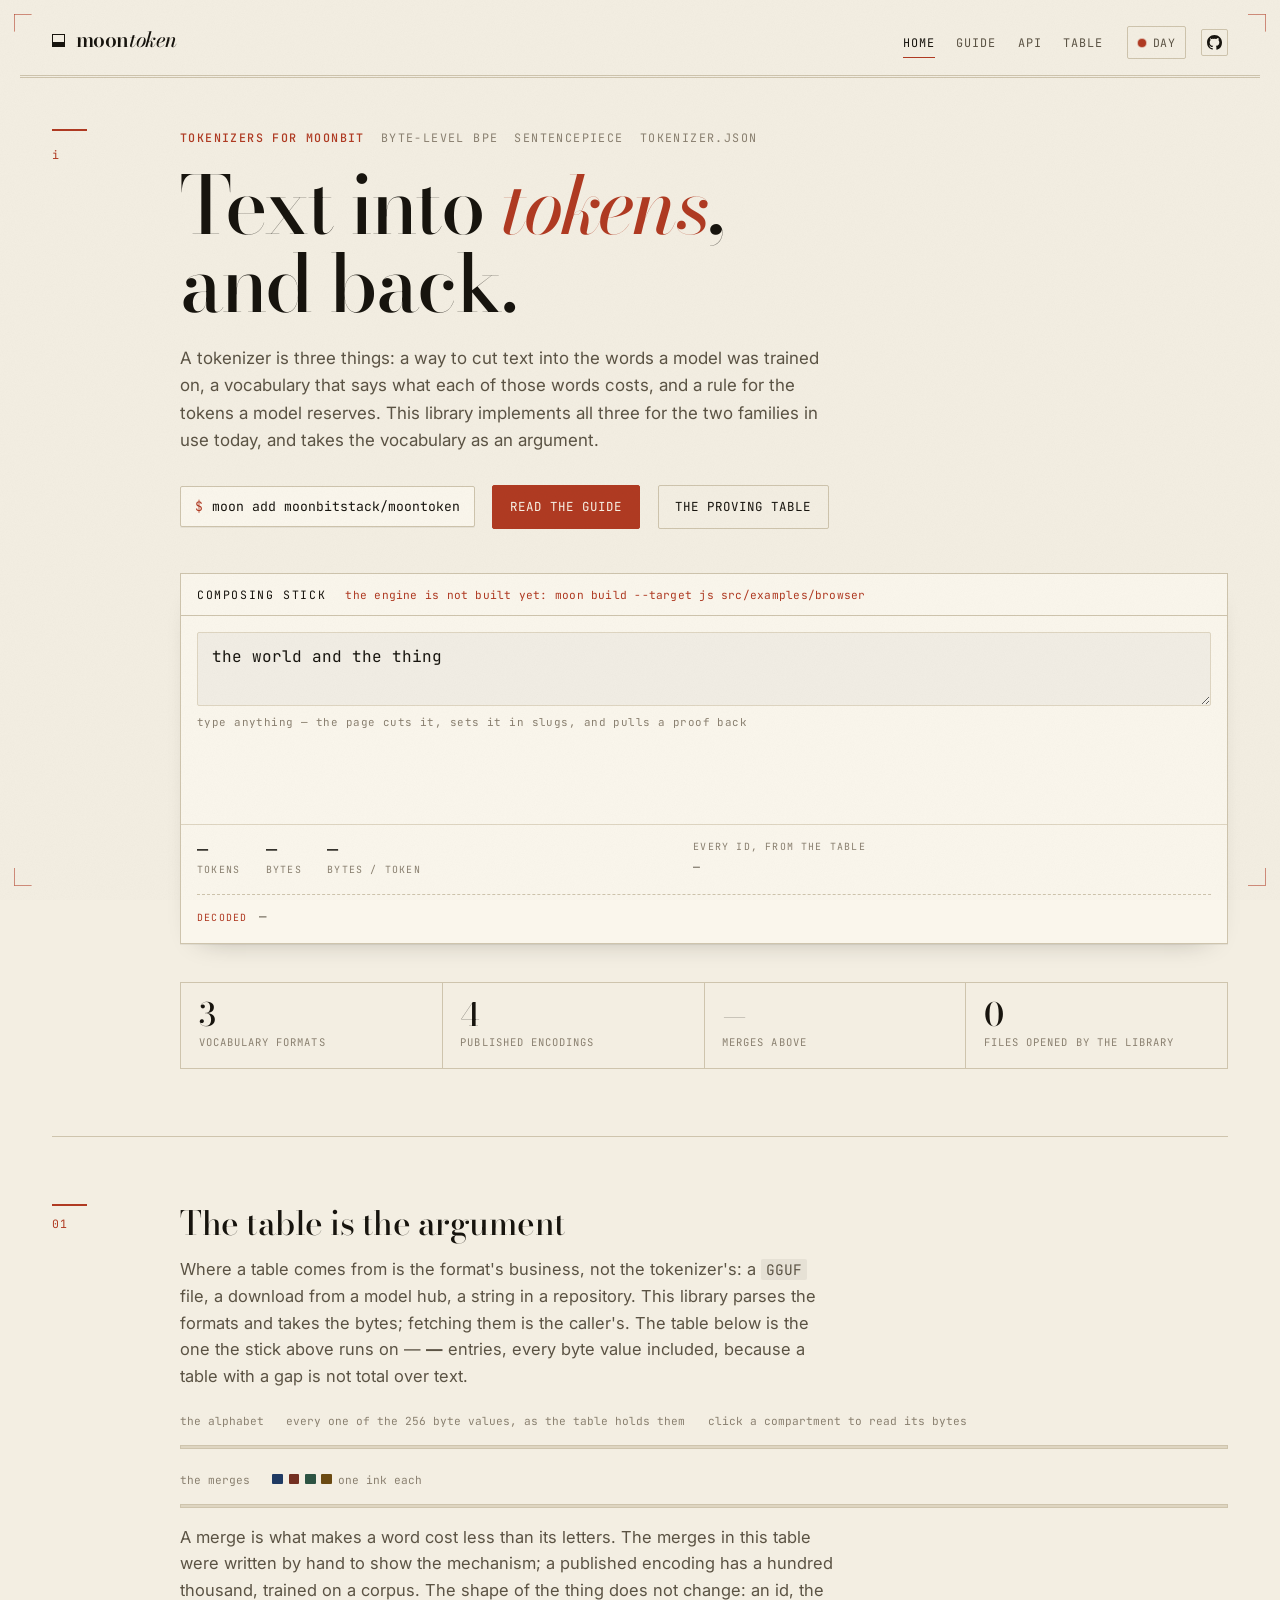
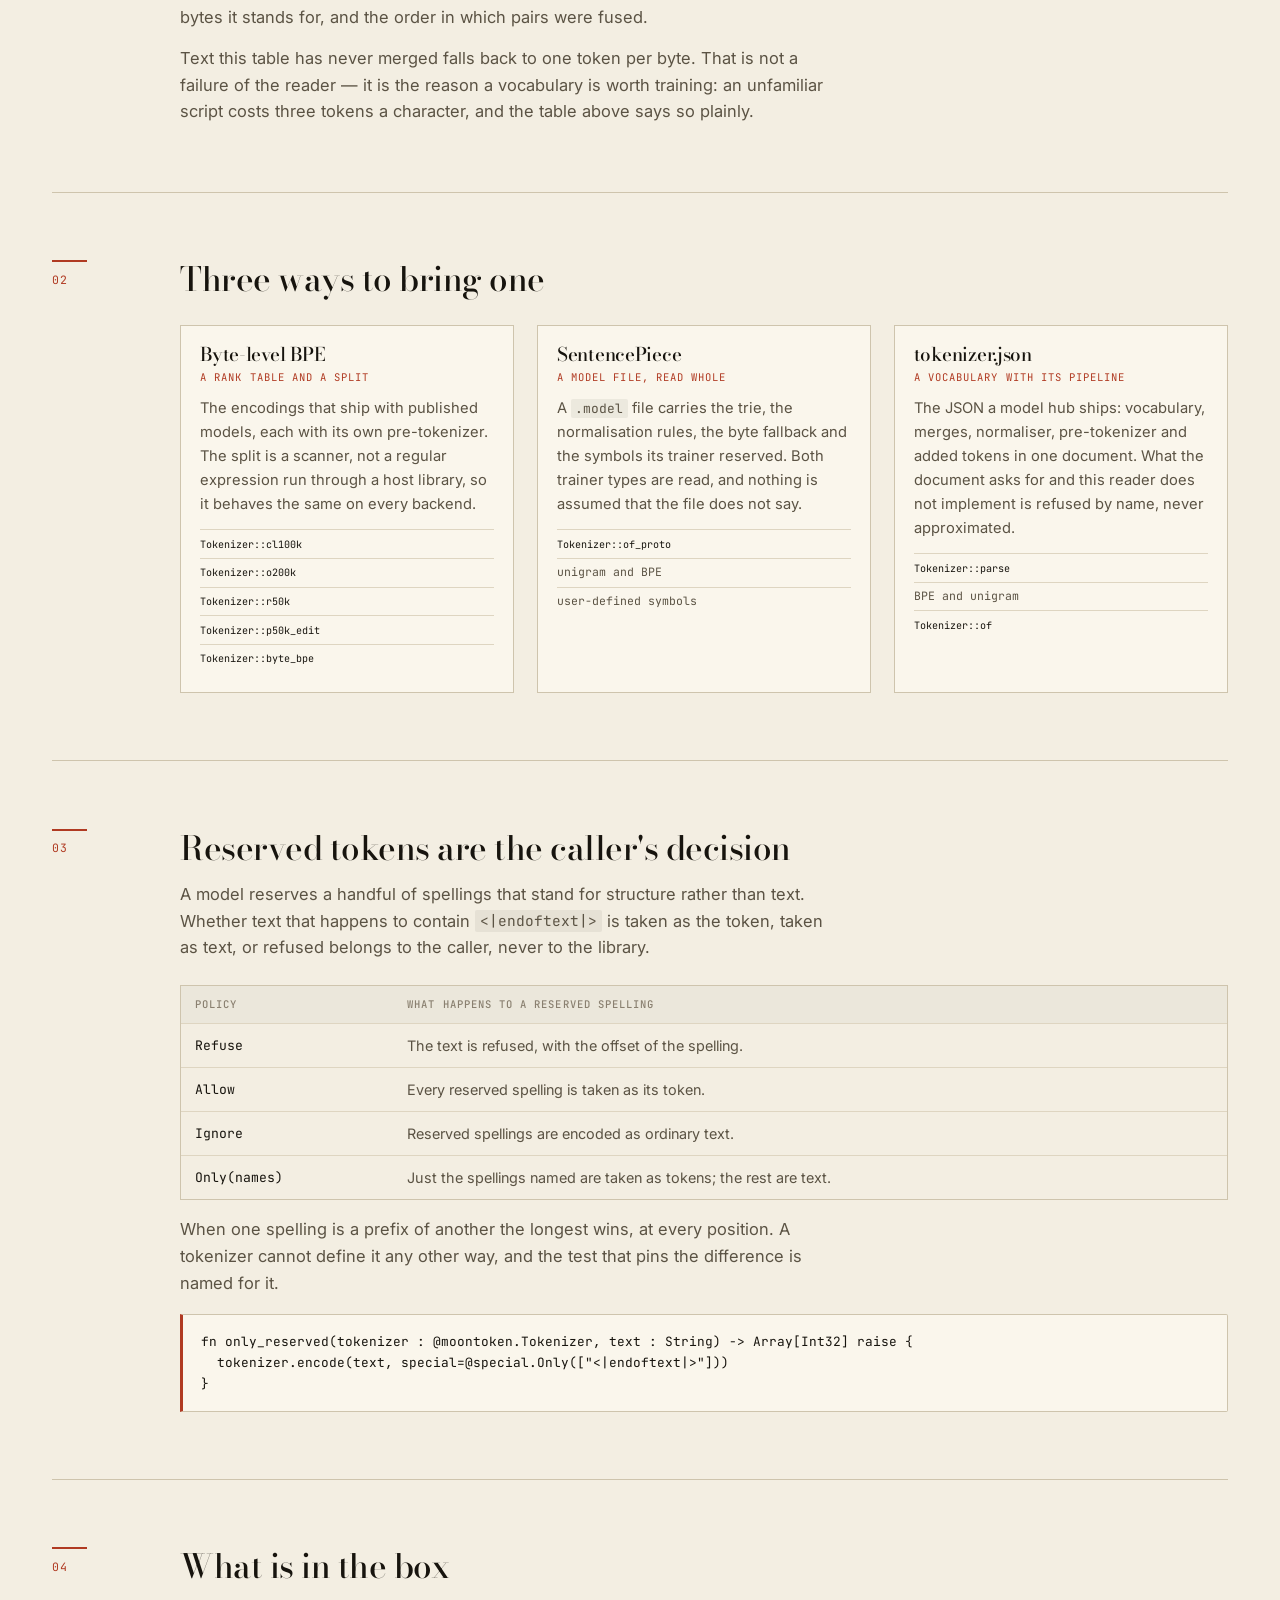
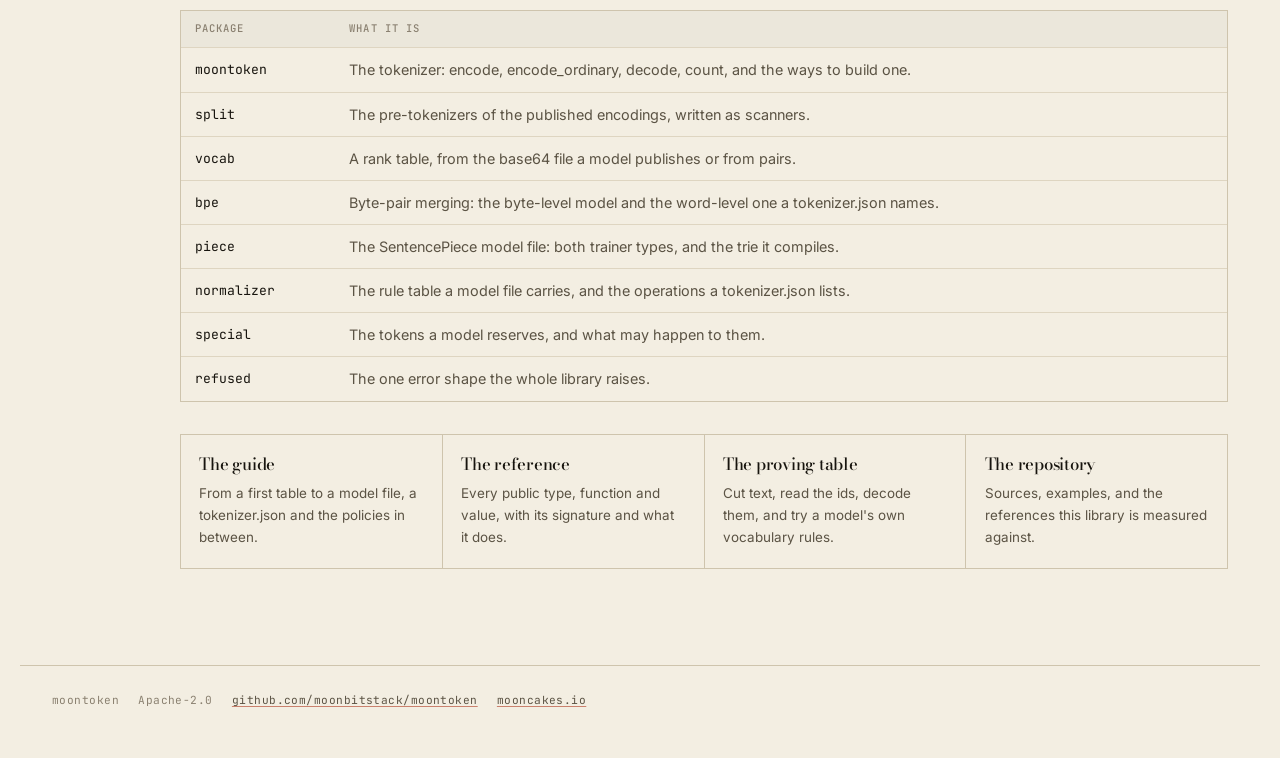
==== docs/index.html @ c99e2c3b "feat(moontoken): a site with a composing room and a night press. Four pages: the home page with a be" ====
<!doctype html>
<html lang="en">
<head>
<meta charset="utf-8">
<meta name="viewport" content="width=device-width, initial-scale=1">
<title>moontoken — text into tokens, and back</title>
<meta name="description" content="Tokenizers for MoonBit: byte-level BPE and SentencePiece, over a vocabulary you supply.">
<link rel="preconnect" href="https://fonts.googleapis.com">
<link rel="preconnect" href="https://fonts.gstatic.com" crossorigin>
<link href="https://fonts.googleapis.com/css2?family=Bodoni+Moda:ital,opsz,wght@0,6..96,400;0,6..96,500;0,6..96,600;1,6..96,400;1,6..96,500&family=Inter:wght@400;500;600&family=JetBrains+Mono:wght@400;500&family=Oswald:wght@300;500&display=swap" rel="stylesheet">
<link rel="icon" href="assets/favicon.svg" type="image/svg+xml">
<link rel="stylesheet" href="assets/site.css">
<script>
try{var n=performance.getEntriesByType("navigation")[0];if(n&&n.type==="reload")sessionStorage.removeItem("moontoken.press")}catch(e){}
try{var p=sessionStorage.getItem("moontoken.press")}catch(e){p=null}
var q=new URLSearchParams(location.search).get("press");
if(q==="day"||q==="night")p=q;
if(!p)p=matchMedia("(prefers-color-scheme: dark)").matches?"night":"day";
document.documentElement.dataset.theme=p;
</script>
<script type="module" src="assets/scroll.js"></script>
</head>
<body>

<header class="top">
  <a class="mark" href="index.html">moon<em>token</em></a>
  <nav>
    <a href="index.html" aria-current="page">Home</a>
    <a href="guide.html">Guide</a>
    <a href="api.html">API</a>
    <a href="play.html">Table</a>
  </nav>
  <div class="tools">
    <button id="theme" type="button" aria-pressed="false">
      <span class="lamp" aria-hidden="true"></span><span class="name">Day</span>
    </button>
    <a class="icon-link" href="https://github.com/moonbitstack/moontoken" aria-label="moontoken on GitHub">
      <svg viewBox="0 0 16 16" aria-hidden="true"><path fill="currentColor" d="M8 0C3.58 0 0 3.58 0 8a8 8 0 0 0 5.47 7.59c.4.07.55-.17.55-.38v-1.33c-2.23.48-2.7-1.07-2.7-1.07-.36-.92-.89-1.17-.89-1.17-.73-.5.06-.49.06-.49.8.06 1.23.83 1.23.83.72 1.22 1.88.87 2.34.66.07-.52.28-.87.5-1.07-1.78-.2-3.65-.89-3.65-3.95 0-.87.31-1.59.82-2.15-.08-.2-.36-1.02.08-2.12 0 0 .67-.21 2.2.82a7.6 7.6 0 0 1 4 0c1.53-1.04 2.2-.82 2.2-.82.44 1.1.16 1.92.08 2.12.51.56.82 1.27.82 2.15 0 3.07-1.87 3.75-3.65 3.95.29.25.54.73.54 1.48v2.2c0 .21.15.46.55.38A8 8 0 0 0 16 8c0-4.42-3.58-8-8-8Z"/></svg>
    </a>
  </div>
</header>

<main>
  <section class="hero">
    <div class="num">i</div>
    <div class="body">
      <div class="kicker">
        <b>Tokenizers for MoonBit</b>
        <span>byte-level BPE</span>
        <span>sentencepiece</span>
        <span>tokenizer.json</span>
      </div>
      <h1>Text into <em>tokens</em>,<br>and back.</h1>
      <p class="lede">A tokenizer is three things: a way to cut text into the words a model was trained on, a vocabulary that says what each of those words costs, and a rule for the tokens a model reserves. This library implements all three for the two families in use today, and takes the vocabulary as an argument.</p>
      <div class="run">
        <div class="install"><span>$</span>moon add moonbitstack/moontoken</div>
        <a class="button" href="guide.html">Read the guide</a>
        <a class="button quiet" href="play.html">The proving table</a>
      </div>

      <div class="bench">
        <div class="bench-head">
          <span class="label">Composing stick</span>
          <span class="note" data-engine-note>loading the engine…</span>
        </div>
        <label class="bench-in">
          <textarea id="manuscript" rows="2" spellcheck="false" aria-label="Text to encode">the world and the thing</textarea>
          <span class="hint">type anything — the page cuts it, sets it in slugs, and pulls a proof back</span>
        </label>
        <div class="stick" id="stick" aria-live="polite"></div>
        <div class="bench-foot">
          <dl class="readout">
            <div><dt>tokens</dt><dd id="count">—</dd></div>
            <div><dt>bytes</dt><dd id="bytes">—</dd></div>
            <div><dt>bytes / token</dt><dd id="ratio">—</dd></div>
          </dl>
          <div class="peel" id="peel">
            <span class="who">every id, from the table</span>
            <span class="what">—</span>
          </div>
          <div class="proof">
            <span class="tag">decoded</span>
            <span id="decoded">—</span>
          </div>
        </div>
      </div>

      <div class="figures">
        <div><span>vocabulary formats</span><b>3</b></div>
        <div><span>published encodings</span><b>4</b></div>
        <div><span>merges above</span><b id="merges">—</b></div>
        <div><span>files opened by the library</span><b>0</b></div>
      </div>
    </div>
  </section>

  <section class="section">
    <div class="num">01</div>
    <div class="body">
      <h2>The table is the argument</h2>
      <p>Where a table comes from is the format's business, not the tokenizer's: a <code>GGUF</code> file, a download from a model hub, a string in a repository. This library parses the formats and takes the bytes; fetching them is the caller's. The table below is the one the stick above runs on — <b id="case-count">—</b> entries, every byte value included, because a table with a gap is not total over text.</p>
      <div class="case-bar">
        <span>the alphabet</span>
        <span>every one of the 256 byte values, as the table holds them</span>
        <span>click a compartment to read its bytes</span>
      </div>
      <div class="type-case bytes" id="case" aria-label="The 256 byte entries of the specimen table"></div>
      <div class="case-bar">
        <span>the merges</span>
        <span class="legend">
          <span><i class="k-m0"></i><i class="k-m1"></i><i class="k-m2"></i><i class="k-m3"></i>one ink each</span>
        </span>
        <span id="merge-count"></span>
      </div>
      <div class="type-case merges" id="merges" aria-label="The merged entries of the specimen table"></div>
      <p>A merge is what makes a word cost less than its letters. The merges in this table were written by hand to show the mechanism; a published encoding has a hundred thousand, trained on a corpus. The shape of the thing does not change: an id, the bytes it stands for, and the order in which pairs were fused.</p>
      <p>Text this table has never merged falls back to one token per byte. That is not a failure of the reader — it is the reason a vocabulary is worth training: an unfamiliar script costs three tokens a character, and the table above says so plainly.</p>
    </div>
  </section>

  <section class="section">
    <div class="num">02</div>
    <div class="body">
      <h2>Three ways to bring one</h2>
      <div class="families">
        <div class="family">
          <h3>Byte-level BPE</h3>
          <div class="tagline">a rank table and a split</div>
          <p>The encodings that ship with published models, each with its own pre-tokenizer. The split is a scanner, not a regular expression run through a host library, so it behaves the same on every backend.</p>
          <ul>
            <li><code>Tokenizer::cl100k</code></li>
            <li><code>Tokenizer::o200k</code></li>
            <li><code>Tokenizer::r50k</code></li>
            <li><code>Tokenizer::p50k_edit</code></li>
            <li><code>Tokenizer::byte_bpe</code></li>
          </ul>
        </div>
        <div class="family">
          <h3>SentencePiece</h3>
          <div class="tagline">a model file, read whole</div>
          <p>A <code>.model</code> file carries the trie, the normalisation rules, the byte fallback and the symbols its trainer reserved. Both trainer types are read, and nothing is assumed that the file does not say.</p>
          <ul>
            <li><code>Tokenizer::of_proto</code></li>
            <li>unigram and BPE</li>
            <li>user-defined symbols</li>
          </ul>
        </div>
        <div class="family">
          <h3>tokenizer.json</h3>
          <div class="tagline">a vocabulary with its pipeline</div>
          <p>The JSON a model hub ships: vocabulary, merges, normaliser, pre-tokenizer and added tokens in one document. What the document asks for and this reader does not implement is refused by name, never approximated.</p>
          <ul>
            <li><code>Tokenizer::parse</code></li>
            <li>BPE and unigram</li>
            <li><code>Tokenizer::of</code></li>
          </ul>
        </div>
      </div>
    </div>
  </section>

  <section class="section">
    <div class="num">03</div>
    <div class="body">
      <h2>Reserved tokens are the caller's decision</h2>
      <p>A model reserves a handful of spellings that stand for structure rather than text. Whether text that happens to contain <code>&lt;|endoftext|&gt;</code> is taken as the token, taken as text, or refused belongs to the caller, never to the library.</p>
      <div class="table-wrap">
        <table>
          <thead><tr><th>Policy</th><th>What happens to a reserved spelling</th></tr></thead>
          <tbody>
            <tr><td>Refuse</td><td>The text is refused, with the offset of the spelling.</td></tr>
            <tr><td>Allow</td><td>Every reserved spelling is taken as its token.</td></tr>
            <tr><td>Ignore</td><td>Reserved spellings are encoded as ordinary text.</td></tr>
            <tr><td>Only(names)</td><td>Just the spellings named are taken as tokens; the rest are text.</td></tr>
          </tbody>
        </table>
      </div>
      <p style="margin-top:1rem">When one spelling is a prefix of another the longest wins, at every position. A tokenizer cannot define it any other way, and the test that pins the difference is named for it.</p>
      <pre class="code">fn only_reserved(tokenizer : @moontoken.Tokenizer, text : String) -&gt; Array[Int32] raise {
  tokenizer.encode(text, special=@special.Only(["&lt;|endoftext|&gt;"]))
}</pre>
    </div>
  </section>

  <section class="section">
    <div class="num">04</div>
    <div class="body">
      <h2>What is in the box</h2>
      <div class="table-wrap">
        <table>
          <thead><tr><th>Package</th><th>What it is</th></tr></thead>
          <tbody>
            <tr><td>moontoken</td><td>The tokenizer: encode, encode_ordinary, decode, count, and the ways to build one.</td></tr>
            <tr><td>split</td><td>The pre-tokenizers of the published encodings, written as scanners.</td></tr>
            <tr><td>vocab</td><td>A rank table, from the base64 file a model publishes or from pairs.</td></tr>
            <tr><td>bpe</td><td>Byte-pair merging: the byte-level model and the word-level one a tokenizer.json names.</td></tr>
            <tr><td>piece</td><td>The SentencePiece model file: both trainer types, and the trie it compiles.</td></tr>
            <tr><td>normalizer</td><td>The rule table a model file carries, and the operations a tokenizer.json lists.</td></tr>
            <tr><td>special</td><td>The tokens a model reserves, and what may happen to them.</td></tr>
            <tr><td>refused</td><td>The one error shape the whole library raises.</td></tr>
          </tbody>
        </table>
      </div>
      <div class="next">
        <a href="guide.html"><b>The guide</b><span>From a first table to a model file, a tokenizer.json and the policies in between.</span></a>
        <a href="api.html"><b>The reference</b><span>Every public type, function and value, with its signature and what it does.</span></a>
        <a href="play.html"><b>The proving table</b><span>Cut text, read the ids, decode them, and try a model's own vocabulary rules.</span></a>
        <a href="https://github.com/moonbitstack/moontoken"><b>The repository</b><span>Sources, examples, and the references this library is measured against.</span></a>
      </div>
    </div>
  </section>
</main>

<footer>
  <span>moontoken</span>
  <span>Apache-2.0</span>
  <a href="https://github.com/moonbitstack/moontoken">github.com/moonbitstack/moontoken</a>
  <a href="https://mooncakes.io/docs/moonbitstack/moontoken">mooncakes.io</a>
</footer>

<script type="module" src="assets/home.js"></script>
<script type="module" src="assets/theme.js"></script>
</body>
</html>
---- docs/assets/site.css ----
/* moontoken: two presses, one page.
   Day is the composing room — paper, ink, one red for the marks a proofreader
   makes. Night is the night press — a light table in a dark room, the same
   slugs seen from below. The page's structure is shared; the material is not. */

/* ---------- reset ---------- */

*,
*::before,
*::after {
  box-sizing: border-box;
}

html {
  -webkit-text-size-adjust: 100%;
  scroll-behavior: smooth;
  font-variant-ligatures: no-contextual;
}

body,
h1,
h2,
h3,
h4,
p,
figure,
blockquote,
dl,
dd,
pre {
  margin: 0;
}

ul,
ol {
  margin: 0;
  padding: 0;
  list-style: none;
}

/* ---------- the two presses ---------- */

:root {
  --serif: "Bodoni Moda", "Iowan Old Style", Georgia, serif;
  --sans: "Inter", system-ui, -apple-system, "Segoe UI", sans-serif;
  --mono: "JetBrains Mono", ui-monospace, SFMono-Regular, Menlo, monospace;

  --display: var(--serif);
  --display-weight: 500;
  --display-tracking: -0.015em;
  --display-transform: none;

  --bg: #f3eee2;
  --bg-2: #ece5d4;
  --panel: #faf6ec;
  --ink: #17140e;
  --ink-2: #5b5344;
  --ink-3: #8a8070;
  --rule: #cec4ad;
  --rule-soft: #ded5c1;
  --spot: #b03a22;
  --on-spot: #f8f3e7;
  --spot-wash: #f0dbd2;

  --k-raw: #2b2620;
  --k-ctrl: #9a9080;
  --k0: #1f3a63;
  --k1: #732f21;
  --k2: #2c5342;
  --k3: #6b4a12;
  --k4: #4a2f52;
  --k5: #164a4a;
  --k6: #5a2a35;
  --k7: #3f3a1c;

  --slug-ink: var(--k-raw);
  --slug-on: var(--panel);

  --shadow: 0 1px 0 rgb(23 20 14 / 6%), 0 12px 28px -22px rgb(23 20 14 / 45%);
  --grid-line: rgb(23 20 14 / 5%);
  --gutter: 5.5rem;
}

[data-theme="night"] {
  --display: "Oswald", var(--sans);
  --display-weight: 300;
  --display-tracking: 0.01em;
  --display-transform: uppercase;

  --bg: #08090a;
  --bg-2: #0d0f11;
  --panel: #111417;
  --ink: #e8efef;
  --ink-2: #93a2a4;
  --ink-3: #66767e;
  --rule: #273135;
  --rule-soft: #1c2326;
  --spot: #ff5c2b;
  --on-spot: #0a0b0c;
  --spot-wash: #2a1710;

  --k-raw: #94a2a6;
  --k-ctrl: #55646a;
  --k0: #7fb2ff;
  --k1: #ff9068;
  --k2: #74ddba;
  --k3: #f6c85b;
  --k4: #c6a4ff;
  --k5: #7fd2f0;
  --k6: #ff9db2;
  --k7: #c4dd6b;

  --slug-ink: color-mix(in srgb, var(--k0) 10%, transparent);
  --slug-on: var(--k0);

  --shadow: 0 0 0 1px rgb(255 255 255 / 4%), 0 18px 40px -30px #000;
  --grid-line: rgb(232 239 239 / 4%);
}

/* ---------- page ---------- */

body {
  min-height: 100vh;
  background: var(--bg);
  color: var(--ink);
  font-family: var(--sans);
  font-size: 16.5px;
  line-height: 1.62;
  font-feature-settings: "kern" 1;
  text-rendering: optimizeLegibility;
  overflow-wrap: break-word;
}

body::before {
  content: "";
  position: fixed;
  inset: 0;
  z-index: 9;
  pointer-events: none;
  opacity: 0.3;
  background-image: url("data:image/svg+xml,%3Csvg xmlns='http://www.w3.org/2000/svg' width='140' height='140'%3E%3Cfilter id='n'%3E%3CfeTurbulence type='fractalNoise' baseFrequency='0.9' numOctaves='3'/%3E%3CfeColorMatrix type='saturate' values='0'/%3E%3C/filter%3E%3Crect width='140' height='140' filter='url(%23n)' opacity='0.16'/%3E%3C/svg%3E");
  mix-blend-mode: multiply;
}

[data-theme="night"] body::before {
  opacity: 0.22;
  mix-blend-mode: screen;
  background-image: repeating-linear-gradient(
      0deg,
      var(--grid-line) 0 1px,
      transparent 1px 44px
    ),
    repeating-linear-gradient(90deg, var(--grid-line) 0 1px, transparent 1px 44px);
  background-size:
    100% 100%,
    100% 100%;
}

a {
  color: inherit;
  text-decoration-color: color-mix(in srgb, var(--spot) 60%, transparent);
  text-underline-offset: 0.18em;
  text-decoration-thickness: 1px;
}

a:hover {
  color: var(--spot);
  text-decoration-color: currentColor;
}

::selection {
  background: color-mix(in srgb, var(--spot) 22%, transparent);
}

code,
kbd,
samp,
pre {
  font-family: var(--mono);
  font-size: 0.88em;
  font-variant-ligatures: no-contextual;
}

/* ---------- trim marks ---------- */

body::after {
  content: "";
  position: fixed;
  inset: 0.9rem;
  z-index: 8;
  pointer-events: none;
  --mark: color-mix(in srgb, var(--spot) 55%, transparent);
  background-image:
    linear-gradient(var(--mark) 0 1px, transparent 1px),
    linear-gradient(var(--mark) 0 1px, transparent 1px),
    linear-gradient(var(--mark) 0 1px, transparent 1px),
    linear-gradient(var(--mark) 0 1px, transparent 1px),
    linear-gradient(to right, var(--mark) 0 1px, transparent 1px),
    linear-gradient(to right, var(--mark) 0 1px, transparent 1px),
    linear-gradient(to right, var(--mark) 0 1px, transparent 1px),
    linear-gradient(to right, var(--mark) 0 1px, transparent 1px);
  background-repeat: no-repeat;
  background-size:
    1.1rem 1px,
    1.1rem 1px,
    1.1rem 1px,
    1.1rem 1px,
    1px 1.1rem,
    1px 1.1rem,
    1px 1.1rem,
    1px 1.1rem;
  background-position:
    left top,
    right top,
    left bottom,
    right bottom,
    left top,
    right top,
    left bottom,
    right bottom;
}

[data-theme="night"] body::after {
  --mark: color-mix(in srgb, var(--spot) 42%, transparent);
}

/* ---------- header ---------- */

.top {
  position: relative;
  z-index: 2;
  display: flex;
  align-items: baseline;
  gap: 1.5rem;
  max-width: 1240px;
  margin: 0 auto;
  padding: 1.4rem 2rem 1rem;
  border-bottom: 3px double var(--rule);
}

.mark {
  font-family: var(--serif);
  font-size: 1.32rem;
  font-weight: 600;
  letter-spacing: -0.02em;
  text-decoration: none;
  white-space: nowrap;
}

.mark::before {
  content: "";
  display: inline-block;
  width: 0.62em;
  height: 0.62em;
  margin-right: 0.5em;
  border: 1px solid currentColor;
  border-bottom-width: 0.24em;
  vertical-align: 0.02em;
}

.mark em {
  font-style: italic;
  font-weight: 500;
}

[data-theme="night"] .mark {
  font-family: var(--mono);
  font-size: 1.02rem;
  font-weight: 500;
  letter-spacing: 0.16em;
  text-transform: uppercase;
}

[data-theme="night"] .mark::before {
  border-color: var(--spot);
  box-shadow: 0 0 12px color-mix(in srgb, var(--spot) 60%, transparent);
}

.top nav {
  display: flex;
  gap: 1.35rem;
  margin-left: auto;
  font-family: var(--mono);
  font-size: 0.74rem;
  letter-spacing: 0.08em;
  text-transform: uppercase;
}

.top nav a {
  text-decoration: none;
  color: var(--ink-2);
  padding-bottom: 0.2rem;
  border-bottom: 1px solid transparent;
}

.top nav a:hover,
.top nav a[aria-current="page"] {
  color: var(--ink);
  border-bottom-color: var(--spot);
}

.tools {
  display: flex;
  align-items: center;
  gap: 0.9rem;
  font-family: var(--mono);
  font-size: 0.72rem;
  letter-spacing: 0.06em;
  text-transform: uppercase;
}

.icon-link {
  display: inline-flex;
  align-items: center;
  justify-content: center;
  width: 1.7rem;
  height: 1.7rem;
  line-height: 1;
  text-decoration: none;
  border: 1px solid var(--rule);
  border-radius: 2px;
}

.icon-link:hover {
  border-color: var(--spot);
  color: var(--spot);
}

.icon-link svg {
  display: block;
  width: 15px;
  height: 15px;
}

#theme {
  appearance: none;
  cursor: pointer;
  display: inline-flex;
  align-items: center;
  gap: 0.45rem;
  padding: 0.34rem 0.6rem;
  padding-top: 0.42rem;
  color: var(--ink-2);
  background: transparent;
  border: 1px solid var(--rule);
  border-radius: 2px;
  font: inherit;
  letter-spacing: 0.06em;
  text-transform: uppercase;
}

#theme:hover {
  color: var(--ink);
  border-color: var(--spot);
}

#theme .lamp {
  width: 0.5rem;
  height: 0.5rem;
  border-radius: 50%;
  background: var(--spot);
  box-shadow: 0 0 0 1px color-mix(in srgb, var(--spot) 30%, transparent);
}

/* ---------- shared page furniture ---------- */

main {
  position: relative;
  z-index: 1;
  max-width: 1240px;
  margin: 0 auto;
  padding: 0 2rem 6rem;
}

.section {
  display: grid;
  grid-template-columns: var(--gutter) minmax(0, 1fr);
  gap: 0 2.5rem;
  padding: 4.2rem 0 0;
  margin-top: 4.2rem;
  border-top: 1px solid var(--rule);
}

.section > .num {
  grid-column: 1;
  align-self: start;
  font-family: var(--mono);
  font-size: 0.72rem;
  letter-spacing: 0.12em;
  color: var(--spot);
  padding-top: 0.55rem;
  border-top: 2px solid var(--spot);
  max-width: 2.2rem;
}

.section > .body {
  grid-column: 2;
  min-width: 0;
}

.section h2 {
  font-family: var(--display);
  font-weight: var(--display-weight);
  font-size: clamp(1.6rem, 2.6vw, 2.3rem);
  line-height: 1.16;
  letter-spacing: var(--display-tracking);
  text-transform: var(--display-transform);
  max-width: 34ch;
}

.section h2 + p {
  margin-top: 0.85rem;
}

.section p {
  max-width: 66ch;
  color: var(--ink-2);
}

.section p strong {
  color: var(--ink);
  font-weight: 600;
}

.section p + p {
  margin-top: 0.9rem;
}

.eyebrow {
  font-family: var(--mono);
  font-size: 0.72rem;
  letter-spacing: 0.14em;
  text-transform: uppercase;
  color: var(--ink-3);
}

code.inline,
p code,
li code,
dd code,
td code {
  background: color-mix(in srgb, var(--ink) 6%, transparent);
  border-radius: 2px;
  padding: 0.08em 0.34em;
  overflow-wrap: anywhere;
}

/* ---------- hero ---------- */

.hero {
  display: grid;
  grid-template-columns: var(--gutter) minmax(0, 1fr);
  gap: 0 2.5rem;
  padding: 3.2rem 0 0;
}

.hero > .num {
  font-family: var(--mono);
  font-size: 0.72rem;
  letter-spacing: 0.12em;
  color: var(--spot);
  padding-top: 0.9rem;
  border-top: 2px solid var(--spot);
  max-width: 2.2rem;
}

.hero .body {
  min-width: 0;
}

.hero .kicker {
  display: flex;
  flex-wrap: wrap;
  align-items: center;
  gap: 0.6rem 1rem;
  font-family: var(--mono);
  font-size: 0.73rem;
  letter-spacing: 0.12em;
  text-transform: uppercase;
  color: var(--ink-3);
}

.hero .kicker b {
  color: var(--spot);
  font-weight: 500;
}

.hero h1 {
  margin: 1.1rem 0 0;
  font-family: var(--display);
  font-weight: var(--display-weight);
  font-size: clamp(2.6rem, 6.4vw, 5rem);
  line-height: 0.98;
  letter-spacing: -0.03em;
  text-transform: var(--display-transform);
  text-wrap: balance;
}

[data-theme="night"] .hero h1 {
  font-size: clamp(2.3rem, 5.6vw, 4.4rem);
  letter-spacing: 0.005em;
  line-height: 1.02;
}

.hero h1 em {
  font-style: italic;
  color: var(--spot);
}

[data-theme="night"] .hero h1 em {
  font-style: normal;
  color: var(--ink);
  background: linear-gradient(
    to top,
    color-mix(in srgb, var(--spot) 26%, transparent) 0 34%,
    transparent 34%
  );
}

.hero .lede {
  margin-top: 1.4rem;
  max-width: 60ch;
  font-size: 1.06rem;
  color: var(--ink-2);
}

.hero .run {
  display: flex;
  flex-wrap: wrap;
  align-items: center;
  gap: 0.9rem 1.1rem;
  margin-top: 1.9rem;
}

.install {
  display: inline-flex;
  align-items: center;
  gap: 0.6rem;
  padding: 0.55rem 0.85rem;
  font-family: var(--mono);
  font-size: 0.82rem;
  background: var(--panel);
  border: 1px solid var(--rule);
  border-radius: 2px;
  box-shadow: var(--shadow);
}

.install span {
  color: var(--spot);
  user-select: none;
}

.button {
  display: inline-flex;
  align-items: center;
  gap: 0.5rem;
  padding: 0.62rem 1.05rem;
  padding-top: 0.7rem;
  font-family: var(--mono);
  font-size: 0.78rem;
  letter-spacing: 0.08em;
  text-transform: uppercase;
  text-decoration: none;
  color: var(--on-spot);
  background: var(--spot);
  border: 1px solid var(--spot);
  border-radius: 2px;
}

.button.quiet {
  color: var(--ink);
  background: transparent;
  border-color: var(--rule);
}

.button.quiet:hover {
  border-color: var(--spot);
  color: var(--spot);
}

.button:hover {
  color: var(--on-spot);
  filter: saturate(1.1) brightness(1.04);
}

/* ---------- the bench ---------- */

.bench {
  margin-top: 2.8rem;
  background: var(--panel);
  border: 1px solid var(--rule);
  box-shadow: var(--shadow);
}

.bench-head {
  display: flex;
  flex-wrap: wrap;
  align-items: baseline;
  gap: 0.7rem 1.2rem;
  padding: 0.7rem 1rem;
  border-bottom: 1px solid var(--rule);
}

.bench-head .label {
  font-family: var(--mono);
  font-size: 0.72rem;
  letter-spacing: 0.14em;
  text-transform: uppercase;
  color: var(--ink);
}

.bench-head .note {
  font-family: var(--mono);
  font-size: 0.7rem;
  color: var(--ink-3);
  letter-spacing: 0.02em;
}

.bench-head .note.warn {
  color: var(--spot);
}

.bench-in {
  display: block;
  padding: 1rem 1rem 0.4rem;
}

.bench-in textarea {
  display: block;
  width: 100%;
  min-height: 3.2em;
  padding: 0.7rem 0.85rem;
  font-family: var(--mono);
  font-size: 1rem;
  line-height: 1.55;
  color: var(--ink);
  background: color-mix(in srgb, var(--ink) 3.5%, transparent);
  border: 1px solid var(--rule-soft);
  border-radius: 2px;
  resize: vertical;
  outline-offset: 2px;
}

.bench-in textarea:focus-visible {
  border-color: var(--spot);
  outline: 1px solid color-mix(in srgb, var(--spot) 50%, transparent);
}

.bench-in .hint {
  display: block;
  margin-top: 0.45rem;
  font-family: var(--mono);
  font-size: 0.68rem;
  letter-spacing: 0.04em;
  color: var(--ink-3);
}

/* the composing stick: slugs with their ids under them */
.stick {
  display: flex;
  flex-wrap: wrap;
  gap: 0.5rem 0.55rem;
  padding: 1.1rem 1rem 0.6rem;
  min-height: 5.4rem;
  align-content: flex-start;
}

.slug {
  --slug: var(--k-raw);
  display: inline-flex;
  flex-direction: column;
  align-items: stretch;
  min-width: 1.9rem;
  border: 0;
  background: none;
  padding: 0;
  cursor: pointer;
  font-family: var(--mono);
}

.slug .face {
  display: flex;
  align-items: center;
  justify-content: center;
  min-height: 2.35rem;
  padding: 0.5rem 0.45rem;
  font-size: 0.86rem;
  line-height: 1;
  white-space: pre;
  color: var(--slug-on);
  background: var(--slug);
  border-radius: 1px;
  transition: transform 90ms ease-out;
}

.slug .face .blank {
  color: inherit;
  opacity: 0.75;
}

.slug .id {
  margin-top: 0.26rem;
  font-size: 0.6rem;
  letter-spacing: 0.02em;
  color: var(--ink-3);
  text-align: center;
}

.slug:hover .face {
  transform: translateY(-2px);
}

.slug[aria-pressed="true"] .face {
  outline: 2px solid var(--spot);
  outline-offset: 1px;
}

.slug[aria-pressed="true"] .id {
  color: var(--spot);
}

.k-raw {
  --slug: var(--k-raw);
}

.k-ctrl {
  --slug: var(--k-ctrl);
}

.k-m0 {
  --slug: var(--k0);
}

.k-m1 {
  --slug: var(--k1);
}

.k-m2 {
  --slug: var(--k2);
}

.k-m3 {
  --slug: var(--k3);
}

.k-m4 {
  --slug: var(--k4);
}

.k-m5 {
  --slug: var(--k5);
}

.k-m6 {
  --slug: var(--k6);
}

.k-m7 {
  --slug: var(--k7);
}

[data-theme="night"] .type-case {
  background: var(--rule);
  border-color: var(--rule);
}

[data-theme="night"] .slug .face {
  color: var(--slug);
  background: color-mix(in srgb, var(--slug) 9%, transparent);
  box-shadow:
    inset 0 0 0 1px color-mix(in srgb, var(--slug) 46%, transparent),
    0 0 18px -10px var(--slug);
}

[data-theme="night"] .k-ctrl .face,
[data-theme="night"] .k-raw .face {
  color: var(--ink-2);
  background: color-mix(in srgb, var(--ink) 5%, transparent);
  box-shadow: inset 0 0 0 1px var(--rule);
}

.bench-foot {
  display: grid;
  grid-template-columns: minmax(0, 1fr) minmax(0, 1.1fr);
  gap: 1rem 1.6rem;
  padding: 0.85rem 1rem 1rem;
  border-top: 1px solid var(--rule-soft);
}

.readout {
  display: flex;
  flex-wrap: wrap;
  gap: 0.5rem 1.6rem;
  font-family: var(--mono);
}

.readout div {
  display: flex;
  flex-direction: column-reverse;
  gap: 0.1rem;
}

.readout dt {
  font-size: 0.62rem;
  letter-spacing: 0.12em;
  text-transform: uppercase;
  color: var(--ink-3);
}

.readout dd {
  margin: 0;
  font-size: 1.16rem;
  font-variant-numeric: tabular-nums;
  line-height: 1.2;
}

.peel {
  min-width: 0;
  font-family: var(--mono);
  font-size: 0.72rem;
  color: var(--ink-2);
}

.peel .who {
  display: block;
  font-size: 0.62rem;
  letter-spacing: 0.12em;
  text-transform: uppercase;
  color: var(--ink-3);
  margin-bottom: 0.2rem;
}

.peel .what {
  display: block;
  overflow-wrap: anywhere;
}

.proof {
  grid-column: 1 / -1;
  display: flex;
  gap: 0.7rem;
  align-items: baseline;
  padding-top: 0.7rem;
  border-top: 1px dashed var(--rule);
  font-family: var(--mono);
  font-size: 0.78rem;
  color: var(--ink-2);
  overflow-wrap: anywhere;
}

.proof .tag {
  flex: 0 0 auto;
  font-size: 0.62rem;
  letter-spacing: 0.12em;
  text-transform: uppercase;
  color: var(--spot);
}

/* ---------- figures ---------- */

.figures {
  display: grid;
  grid-template-columns: repeat(auto-fit, minmax(150px, 1fr));
  gap: 1px;
  margin-top: 2.4rem;
  background: var(--rule);
  border: 1px solid var(--rule);
}

.figures div {
  display: flex;
  flex-direction: column-reverse;
  gap: 0.2rem;
  padding: 1rem 1.1rem;
  background: var(--bg);
}

.figures b {
  font-family: var(--display);
  font-weight: var(--display-weight);
  font-size: 2rem;
  line-height: 1;
  letter-spacing: -0.02em;
}

.figures span {
  font-family: var(--mono);
  font-size: 0.66rem;
  letter-spacing: 0.1em;
  text-transform: uppercase;
  color: var(--ink-3);
}

/* ---------- the type case ---------- */

.case-bar {
  display: flex;
  flex-wrap: wrap;
  align-items: baseline;
  gap: 0.6rem 1.4rem;
  margin: 1.4rem 0 0.9rem;
  font-family: var(--mono);
  font-size: 0.7rem;
  color: var(--ink-3);
}

.case-bar .legend {
  display: flex;
  flex-wrap: wrap;
  gap: 0.9rem;
}

.case-bar .legend i {
  display: inline-block;
  width: 0.66rem;
  height: 0.66rem;
  margin-right: 0.36rem;
  border-radius: 1px;
  background: var(--slug);
  vertical-align: -0.02em;
}

.type-case {
  display: grid;
  grid-template-columns: repeat(auto-fill, minmax(2.4rem, 1fr));
  gap: 1px;
  padding: 1px;
  background: var(--rule-soft);
  border: 1px solid var(--rule);
}

.type-case.bytes {
  max-height: 13rem;
  overflow: auto;
}

.type-case.merges {
  grid-template-columns: repeat(auto-fill, minmax(4.6rem, 1fr));
}

.cell {
  appearance: none;
  display: flex;
  align-items: center;
  justify-content: center;
  aspect-ratio: 1;
  min-width: 0;
  padding: 0.15rem;
  font-family: var(--mono);
  font-size: 0.64rem;
  line-height: 1;
  color: var(--slug, var(--ink));
  background: var(--panel);
  border: 0;
  border-radius: 0;
  cursor: pointer;
  overflow: hidden;
  text-overflow: ellipsis;
  white-space: pre;
}

.type-case.merges .cell {
  aspect-ratio: auto;
  min-height: 2.7rem;
  font-size: 0.76rem;
  background: color-mix(in srgb, var(--slug) 10%, var(--panel));
}

.cell:hover,
.cell:focus-visible {
  outline: 1px solid var(--spot);
  outline-offset: -1px;
  z-index: 1;
  background: color-mix(in srgb, var(--spot) 14%, var(--panel));
}

.type-case + p,
.case-bar + p {
  margin-top: 1rem;
}

.cell .hex {
  font-size: 0.58rem;
  opacity: 0.9;
}

/* ---------- columns, features, tables ---------- */

.families {
  display: grid;
  grid-template-columns: repeat(auto-fit, minmax(min(100%, 17rem), 1fr));
  gap: 1.4rem;
  margin-top: 1.6rem;
}

.family {
  padding: 1.1rem 1.2rem 1.25rem;
  background: var(--panel);
  border: 1px solid var(--rule);
}

.family h3 {
  font-family: var(--display);
  font-weight: var(--display-weight);
  font-size: 1.18rem;
  letter-spacing: var(--display-tracking);
  text-transform: var(--display-transform);
  line-height: 1.25;
}

.family .tagline {
  margin-top: 0.15rem;
  font-family: var(--mono);
  font-size: 0.66rem;
  letter-spacing: 0.1em;
  text-transform: uppercase;
  color: var(--spot);
}

.family p {
  margin-top: 0.7rem;
  font-size: 0.92rem;
  color: var(--ink-2);
}

.family ul {
  margin-top: 0.8rem;
  font-family: var(--mono);
  font-size: 0.72rem;
  color: var(--ink-2);
}

.family li {
  padding: 0.28rem 0;
  border-top: 1px solid var(--rule-soft);
}

.family li code {
  background: none;
  padding: 0;
  color: var(--ink);
}

.table-wrap {
  margin-top: 1.5rem;
  border: 1px solid var(--rule);
  overflow-x: auto;
}

table {
  width: 100%;
  border-collapse: collapse;
  font-size: 0.9rem;
}

th,
td {
  padding: 0.62rem 0.85rem;
  text-align: left;
  border-bottom: 1px solid var(--rule-soft);
  overflow-wrap: anywhere;
}

th {
  font-family: var(--mono);
  font-size: 0.66rem;
  letter-spacing: 0.1em;
  text-transform: uppercase;
  color: var(--ink-3);
  font-weight: 500;
  background: color-mix(in srgb, var(--ink) 3%, transparent);
}

td {
  color: var(--ink-2);
}

td:first-child {
  color: var(--ink);
  font-family: var(--mono);
  font-size: 0.82rem;
}

tr:last-child td {
  border-bottom: 0;
}

/* ---------- code ---------- */

pre.code {
  margin-top: 1.1rem;
  padding: 1rem 1.1rem;
  overflow-x: auto;
  background: var(--panel);
  border: 1px solid var(--rule);
  border-left: 3px solid var(--spot);
  border-radius: 0 2px 2px 0;
  font-size: 0.8rem;
  line-height: 1.65;
  color: var(--ink);
  tab-size: 2;
}

pre.code .c {
  color: var(--ink-3);
  font-style: italic;
}

pre.code .k {
  color: var(--spot);
}

pre.code .s {
  color: var(--k2);
}

pre.code .n {
  color: var(--k0);
}

[data-theme="night"] pre.code .s {
  color: var(--k2);
}

[data-theme="night"] pre.code .n {
  color: var(--k0);
}

pre.out {
  margin-top: 0.6rem;
  padding: 0.85rem 1.1rem;
  overflow-x: auto;
  background: color-mix(in srgb, var(--ink) 4%, transparent);
  border: 1px dashed var(--rule);
  font-size: 0.78rem;
  line-height: 1.6;
  color: var(--ink-2);
  white-space: pre;
}

pre.out b {
  color: var(--ink);
  font-weight: 500;
}

.caption {
  margin-top: 0.5rem;
  font-family: var(--mono);
  font-size: 0.68rem;
  letter-spacing: 0.04em;
  color: var(--ink-3);
}

/* ---------- next ---------- */

.next {
  display: grid;
  grid-template-columns: repeat(auto-fit, minmax(min(100%, 16rem), 1fr));
  gap: 1px;
  margin-top: 2rem;
  background: var(--rule);
  border: 1px solid var(--rule);
}

.next a {
  display: block;
  padding: 1.05rem 1.15rem 1.2rem;
  background: var(--bg);
  text-decoration: none;
}

.next a b {
  display: block;
  font-family: var(--display);
  font-weight: var(--display-weight);
  font-size: 1.05rem;
  letter-spacing: var(--display-tracking);
  text-transform: var(--display-transform);
}

.next a span {
  display: block;
  margin-top: 0.3rem;
  font-size: 0.84rem;
  color: var(--ink-2);
}

.next a:hover b {
  color: var(--spot);
}

footer {
  position: relative;
  z-index: 1;
  max-width: 1240px;
  margin: 0 auto;
  padding: 1.6rem 2rem 3rem;
  border-top: 1px solid var(--rule);
  font-family: var(--mono);
  font-size: 0.7rem;
  letter-spacing: 0.04em;
  color: var(--ink-3);
  display: flex;
  flex-wrap: wrap;
  gap: 0.5rem 1.2rem;
}

footer a {
  color: var(--ink-2);
}

/* ---------- guide ---------- */

.guide {
  display: grid;
  grid-template-columns: 13rem minmax(0, 1fr);
  gap: 0 3rem;
  padding-top: 2.6rem;
}

.toc {
  position: sticky;
  top: 1.2rem;
  align-self: start;
  font-family: var(--mono);
  font-size: 0.72rem;
  line-height: 1.35;
}

.toc .h {
  font-size: 0.62rem;
  letter-spacing: 0.14em;
  text-transform: uppercase;
  color: var(--ink-3);
  padding-bottom: 0.6rem;
  border-bottom: 1px solid var(--rule);
}

.toc a {
  display: block;
  padding: 0.4rem 0 0.4rem 0.7rem;
  color: var(--ink-2);
  text-decoration: none;
  border-left: 1px solid var(--rule);
}

.toc a:hover {
  color: var(--spot);
  border-left-color: var(--spot);
}

.toc a.sub {
  padding-left: 1.5rem;
  font-size: 0.68rem;
}

.doc {
  min-width: 0;
  max-width: 74ch;
}

.doc > h1 {
  font-family: var(--display);
  font-weight: var(--display-weight);
  font-size: clamp(2rem, 4.6vw, 3.1rem);
  line-height: 1.05;
  letter-spacing: -0.02em;
  text-transform: var(--display-transform);
}

.doc .standfirst {
  margin-top: 0.9rem;
  font-size: 1.04rem;
  color: var(--ink-2);
}

.doc h2 {
  margin: 3.2rem 0 0;
  padding-top: 1.6rem;
  border-top: 1px solid var(--rule);
  font-family: var(--display);
  font-weight: var(--display-weight);
  font-size: clamp(1.5rem, 2.4vw, 2rem);
  line-height: 1.15;
  letter-spacing: -0.01em;
  text-transform: var(--display-transform);
}

.doc h2 .step {
  display: block;
  margin-bottom: 0.35rem;
  font-family: var(--mono);
  font-size: 0.68rem;
  letter-spacing: 0.14em;
  color: var(--spot);
}

.doc h3 {
  margin: 2rem 0 0;
  font-size: 1rem;
  font-weight: 600;
  letter-spacing: -0.005em;
}

.doc p {
  margin-top: 0.85rem;
  color: var(--ink-2);
  max-width: 68ch;
}

.doc ul.bullets {
  margin-top: 0.9rem;
  display: grid;
  gap: 0.45rem;
}

.doc ul.bullets li {
  position: relative;
  padding-left: 1.2rem;
  color: var(--ink-2);
}

.doc ul.bullets li::before {
  content: "";
  position: absolute;
  left: 0;
  top: 0.62em;
  width: 0.5rem;
  height: 1px;
  background: var(--spot);
}

.doc strong {
  color: var(--ink);
  font-weight: 600;
}

.pager {
  display: flex;
  justify-content: space-between;
  gap: 1rem;
  margin-top: 4rem;
  padding-top: 1.4rem;
  border-top: 1px solid var(--rule);
  font-family: var(--mono);
  font-size: 0.74rem;
}

/* ---------- proofing table page ---------- */

.work {
  padding-top: 2.4rem;
}

.work h1 {
  font-family: var(--display);
  font-weight: var(--display-weight);
  font-size: clamp(2rem, 4.6vw, 3.2rem);
  line-height: 1.04;
  letter-spacing: -0.02em;
  text-transform: var(--display-transform);
  max-width: 24ch;
}

.work .standfirst {
  margin-top: 0.9rem;
  max-width: 62ch;
  color: var(--ink-2);
}

.mode-row {
  display: flex;
  flex-wrap: wrap;
  align-items: center;
  gap: 0.6rem 1.2rem;
  margin-top: 1.8rem;
  font-family: var(--mono);
  font-size: 0.7rem;
  color: var(--ink-3);
}

.switch {
  display: inline-flex;
  border: 1px solid var(--rule);
  border-radius: 2px;
  overflow: hidden;
}

.switch button {
  appearance: none;
  cursor: pointer;
  padding: 0.42rem 0.75rem;
  font: inherit;
  font-size: 0.68rem;
  letter-spacing: 0.08em;
  text-transform: uppercase;
  color: var(--ink-2);
  background: transparent;
  border: 0;
}

.switch button[aria-pressed="true"] {
  color: var(--on-spot);
  background: var(--spot);
}

.samples {
  display: flex;
  flex-wrap: wrap;
  gap: 0.45rem;
  margin-top: 0.9rem;
}

.samples button {
  appearance: none;
  cursor: pointer;
  padding: 0.34rem 0.6rem;
  padding-top: 0.4rem;
  font-family: var(--mono);
  font-size: 0.68rem;
  color: var(--ink-2);
  background: transparent;
  border: 1px solid var(--rule);
  border-radius: 2px;
}

.samples button:hover {
  color: var(--spot);
  border-color: var(--spot);
}

.sub-head {
  margin-top: 3rem;
  font-family: var(--display);
  font-weight: var(--display-weight);
  font-size: clamp(1.5rem, 2.6vw, 2rem);
  line-height: 1.15;
  letter-spacing: var(--display-tracking);
  text-transform: var(--display-transform);
}

.bench-in.flush {
  padding: 1rem 0 0;
}

.stick.flush {
  padding-left: 0;
  padding-right: 0;
}

.split {
  display: grid;
  grid-template-columns: minmax(0, 1fr) minmax(0, 1fr);
  gap: 1px;
  margin-top: 2rem;
  background: var(--rule);
  border: 1px solid var(--rule);
}

.pane {
  min-width: 0;
  padding: 1rem 1.1rem 1.2rem;
  background: var(--panel);
}

.pane h4 {
  font-family: var(--mono);
  font-size: 0.64rem;
  letter-spacing: 0.14em;
  text-transform: uppercase;
  color: var(--ink-3);
}

.pane .big {
  display: block;
  margin-top: 0.45rem;
  font-family: var(--display);
  font-weight: var(--display-weight);
  font-size: 1.9rem;
  line-height: 1;
  font-variant-numeric: tabular-nums;
}

.pane .sub {
  margin-top: 0.3rem;
  font-family: var(--mono);
  font-size: 0.68rem;
  color: var(--ink-3);
}

.id-strip {
  margin-top: 0.8rem;
  font-family: var(--mono);
  font-size: 0.76rem;
  line-height: 1.9;
  color: var(--ink-2);
  overflow-wrap: anywhere;
}

.id-strip span {
  display: inline-block;
  padding: 0 0.16em;
  margin: 0 0.12em 0.18em 0;
  border-radius: 1px;
  background: color-mix(in srgb, var(--slug, var(--ink)) 16%, transparent);
  color: var(--ink);
}

.long-list {
  margin-top: 1.6rem;
  max-height: 26rem;
  overflow: auto;
  border: 1px solid var(--rule);
}

.long-list .row {
  display: grid;
  grid-template-columns: 4.2rem minmax(0, 1fr) 5rem;
  gap: 0.8rem;
  padding: 0.34rem 0.8rem;
  font-family: var(--mono);
  font-size: 0.72rem;
  border-bottom: 1px solid var(--rule-soft);
  align-items: baseline;
}

.long-list .row:nth-child(2n) {
  background: color-mix(in srgb, var(--ink) 2.5%, transparent);
}

.long-list .row .i {
  color: var(--ink-3);
  font-variant-numeric: tabular-nums;
}

.long-list .row .t {
  min-width: 0;
  overflow-wrap: anywhere;
}

.long-list .row .b {
  color: var(--ink-3);
  text-align: right;
  font-variant-numeric: tabular-nums;
}

.long-list .row .t .face {
  color: var(--slug, var(--k-raw));
}

[data-theme="day"] .long-list .row .t .face {
  color: var(--slug, var(--k-raw));
}

/* ---------- api reference ---------- */

.api {
  display: grid;
  grid-template-columns: 15rem minmax(0, 1fr);
  gap: 0 3rem;
  padding-top: 2.4rem;
}

.api .toc .group {
  margin-bottom: 1.1rem;
}

.api .toc .group b {
  display: block;
  padding-bottom: 0.35rem;
  margin-bottom: 0.2rem;
  font-family: var(--mono);
  font-size: 0.72rem;
  font-weight: 500;
  letter-spacing: 0.02em;
  color: var(--ink);
  border-bottom: 1px solid var(--rule);
  overflow-wrap: anywhere;
}

.api .toc .group a {
  display: block;
  padding: 0.18rem 0 0.18rem 0.6rem;
  color: var(--ink-2);
  text-decoration: none;
  border-left: 1px solid transparent;
}

.api .toc .group a:hover {
  color: var(--spot);
  border-left-color: var(--spot);
}

.ref {
  min-width: 0;
  max-width: 82ch;
}

.ref > section > h2 {
  margin: 2.6rem 0 0;
  padding-top: 1.4rem;
  border-top: 1px solid var(--rule);
  font-family: var(--display);
  font-weight: var(--display-weight);
  font-size: clamp(1.4rem, 2.2vw, 1.9rem);
  letter-spacing: -0.01em;
  text-transform: var(--display-transform);
  overflow-wrap: anywhere;
}

.ref h2:first-of-type {
  margin-top: 0;
  border-top: 0;
  padding-top: 0;
}

.ref h3 {
  margin: 2rem 0 0.2rem;
  font-family: var(--mono);
  font-size: 0.68rem;
  letter-spacing: 0.14em;
  text-transform: uppercase;
  color: var(--ink-3);
}

.ref article {
  margin-top: 1.6rem;
}

.ref article > h3 {
  margin: 0;
  font-family: var(--mono);
  font-size: 0.95rem;
  letter-spacing: 0;
  text-transform: none;
  color: var(--ink);
}

.ref article > h3 .kind {
  font-size: 0.64rem;
  letter-spacing: 0.1em;
  text-transform: uppercase;
  color: var(--spot);
  margin-right: 0.3rem;
}

.ref pre.sig {
  margin: 0.5rem 0 0;
  padding: 0.7rem 0.9rem;
  overflow-x: auto;
  font-size: 0.76rem;
  line-height: 1.55;
  color: var(--ink);
  background: color-mix(in srgb, var(--ink) 4%, transparent);
  border: 1px solid var(--rule-soft);
  border-radius: 2px;
  white-space: pre;
}

.ref p {
  margin-top: 0.55rem;
  font-size: 0.92rem;
  color: var(--ink-2);
  max-width: 70ch;
}

.ref .member {
  margin-top: 1.1rem;
}

.ref dl.fields {
  margin-top: 0.6rem;
  display: grid;
  grid-template-columns: minmax(0, 10rem) minmax(0, 1fr);
  gap: 0.2rem 1rem;
  font-size: 0.88rem;
}

.ref dl.fields dt {
  font-family: var(--mono);
  font-size: 0.78rem;
  color: var(--ink);
}

.ref dl.fields dd {
  color: var(--ink-2);
}

/* ---------- scrollbars: a rail with graduations ---------- */

@supports selector(::-webkit-scrollbar) {
  ::-webkit-scrollbar {
    width: 11px;
    height: 11px;
  }

  ::-webkit-scrollbar-track {
    background: transparent;
  }

  ::-webkit-scrollbar-thumb {
    border: 3px solid transparent;
    border-radius: 0;
    background-color: var(--ink);
    background-image: linear-gradient(var(--spot) 0 3px, transparent 3px);
    background-repeat: no-repeat;
    background-origin: border-box;
    background-clip: content-box;
  }

  ::-webkit-scrollbar-thumb:hover {
    background-color: color-mix(in srgb, var(--spot) 70%, var(--ink));
  }

  ::-webkit-scrollbar-corner {
    background: transparent;
  }

  ::-webkit-scrollbar-button {
    display: none;
    width: 0;
    height: 0;
  }

  /* the rail is printed on the sheet: graduations, not a groove */
  html::-webkit-scrollbar {
    width: 12px;
  }

  html::-webkit-scrollbar-track {
    background-image: linear-gradient(
      to right,
      transparent 5px,
      var(--rule) 5px 6px,
      transparent 6px
    );
  }

  html::-webkit-scrollbar-thumb {
    border-width: 2px;
    border-radius: 0;
    background-color: var(--ink);
    background-image: linear-gradient(var(--spot) 0 4px, transparent 4px);
    background-origin: border-box;
    background-clip: content-box;
  }

  [data-theme="night"] html::-webkit-scrollbar-thumb {
    background-color: color-mix(in srgb, var(--ink) 30%, transparent);
    background-image: linear-gradient(var(--spot) 0 3px, transparent 3px);
    box-shadow: 0 0 10px -2px color-mix(in srgb, var(--spot) 55%, transparent);
  }

  html.at-top::-webkit-scrollbar-thumb {
    background-color: transparent;
    background-image: none;
  }
}

@supports not selector(::-webkit-scrollbar) {
  html {
    scrollbar-width: thin;
    scrollbar-color: var(--ink) transparent;
  }

  html.at-top {
    scrollbar-color: transparent transparent;
  }
}

/* inner scroll areas: a hairline rail that darkens under the pointer */
.ref pre.sig::-webkit-scrollbar,
.type-case::-webkit-scrollbar,
.table-wrap::-webkit-scrollbar,
pre.code::-webkit-scrollbar,
pre.out::-webkit-scrollbar,
.long-list::-webkit-scrollbar,
.toc::-webkit-scrollbar {
  width: 8px;
  height: 8px;
}

.ref pre.sig::-webkit-scrollbar-thumb,
.type-case::-webkit-scrollbar-thumb,
.table-wrap::-webkit-scrollbar-thumb,
pre.code::-webkit-scrollbar-thumb,
pre.out::-webkit-scrollbar-thumb,
.long-list::-webkit-scrollbar-thumb,
.toc::-webkit-scrollbar-thumb {
  border-width: 2px;
  background-color: color-mix(in srgb, var(--ink) 22%, transparent);
  background-image: none;
}

.ref pre.sig:hover::-webkit-scrollbar-thumb,
.type-case:hover::-webkit-scrollbar-thumb,
.table-wrap:hover::-webkit-scrollbar-thumb,
pre.code:hover::-webkit-scrollbar-thumb,
pre.out:hover::-webkit-scrollbar-thumb,
.long-list:hover::-webkit-scrollbar-thumb,
.toc:hover::-webkit-scrollbar-thumb {
  background-color: color-mix(in srgb, var(--ink) 48%, transparent);
}

/* ---------- responsive ---------- */

@media (width <= 860px) {
  :root {
    --gutter: 0rem;
  }

  body {
    font-size: 16px;
  }

  .top {
    flex-wrap: wrap;
    gap: 0.7rem 1rem;
    padding: 1rem 1.1rem 0.8rem;
  }

  .top nav {
    order: 3;
    width: 100%;
    margin-left: 0;
    gap: 1rem;
    overflow-x: auto;
    padding-bottom: 0.2rem;
  }

  .tools {
    margin-left: auto;
  }

  main {
    padding: 0 1.1rem 4rem;
  }

  .hero,
  .section {
    grid-template-columns: minmax(0, 1fr);
  }

  .hero > .num,
  .section > .num {
    padding-top: 0;
    margin-bottom: 0.5rem;
  }

  .hero {
    padding-top: 2rem;
  }

  .bench-foot {
    grid-template-columns: minmax(0, 1fr);
  }

  .guide,
  .api {
    grid-template-columns: minmax(0, 1fr);
  }

  .toc {
    position: static;
    margin-bottom: 1.6rem;
  }

  .toc a {
    display: inline-block;
    border-left: 0;
    padding-left: 0;
    margin-right: 0.9rem;
  }

  .sub-head {
  margin-top: 3rem;
  font-family: var(--display);
  font-weight: var(--display-weight);
  font-size: clamp(1.5rem, 2.6vw, 2rem);
  line-height: 1.15;
  letter-spacing: var(--display-tracking);
  text-transform: var(--display-transform);
}

.bench-in.flush {
  padding: 1rem 0 0;
}

.stick.flush {
  padding-left: 0;
  padding-right: 0;
}

.split {
    grid-template-columns: minmax(0, 1fr);
  }

  .long-list .row {
    grid-template-columns: 3.4rem minmax(0, 1fr);
  }

  .long-list .row .b {
    display: none;
  }

  .ref dl.fields {
    grid-template-columns: minmax(0, 1fr);
  }

  footer {
    padding: 1.4rem 1.1rem 2.4rem;
  }
}

@media (prefers-reduced-motion: reduce) {
  html {
    scroll-behavior: auto;
  }

  .slug .face {
    transition: none;
  }
}

/* a heading inside a pane, and the other small spacers the pages need */
.pane h4.gap {
  margin-top: 1.2rem;
}

.id-strip.lead {
  font-size: 0.95rem;
}

.caption.spaced {
  margin-bottom: 0.8rem;
}

.ref .doc-title {
  font-family: var(--display);
  font-weight: var(--display-weight);
  font-size: clamp(2rem, 4.4vw, 3rem);
  line-height: 1.04;
  letter-spacing: -0.02em;
  text-transform: var(--display-transform);
}

.ref .standfirst {
  margin-top: 0.9rem;
  max-width: 68ch;
  color: var(--ink-2);
}
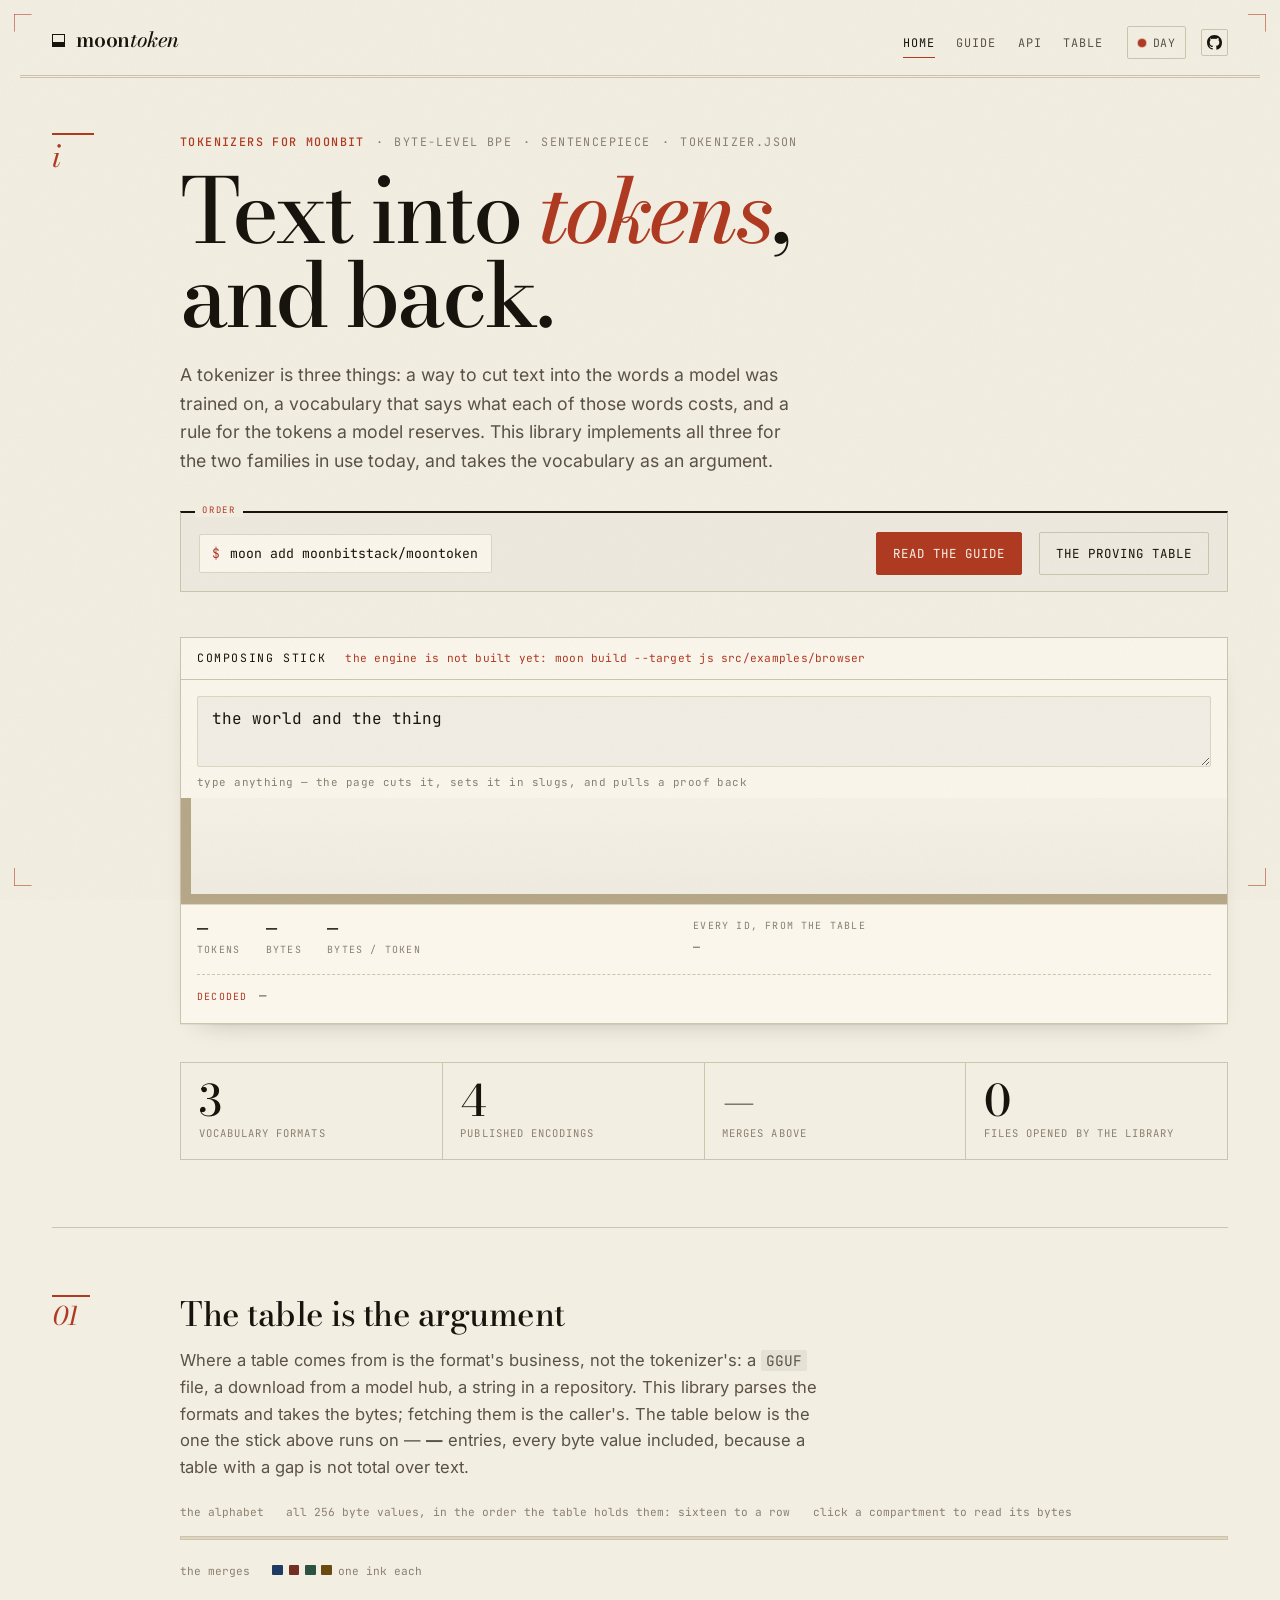
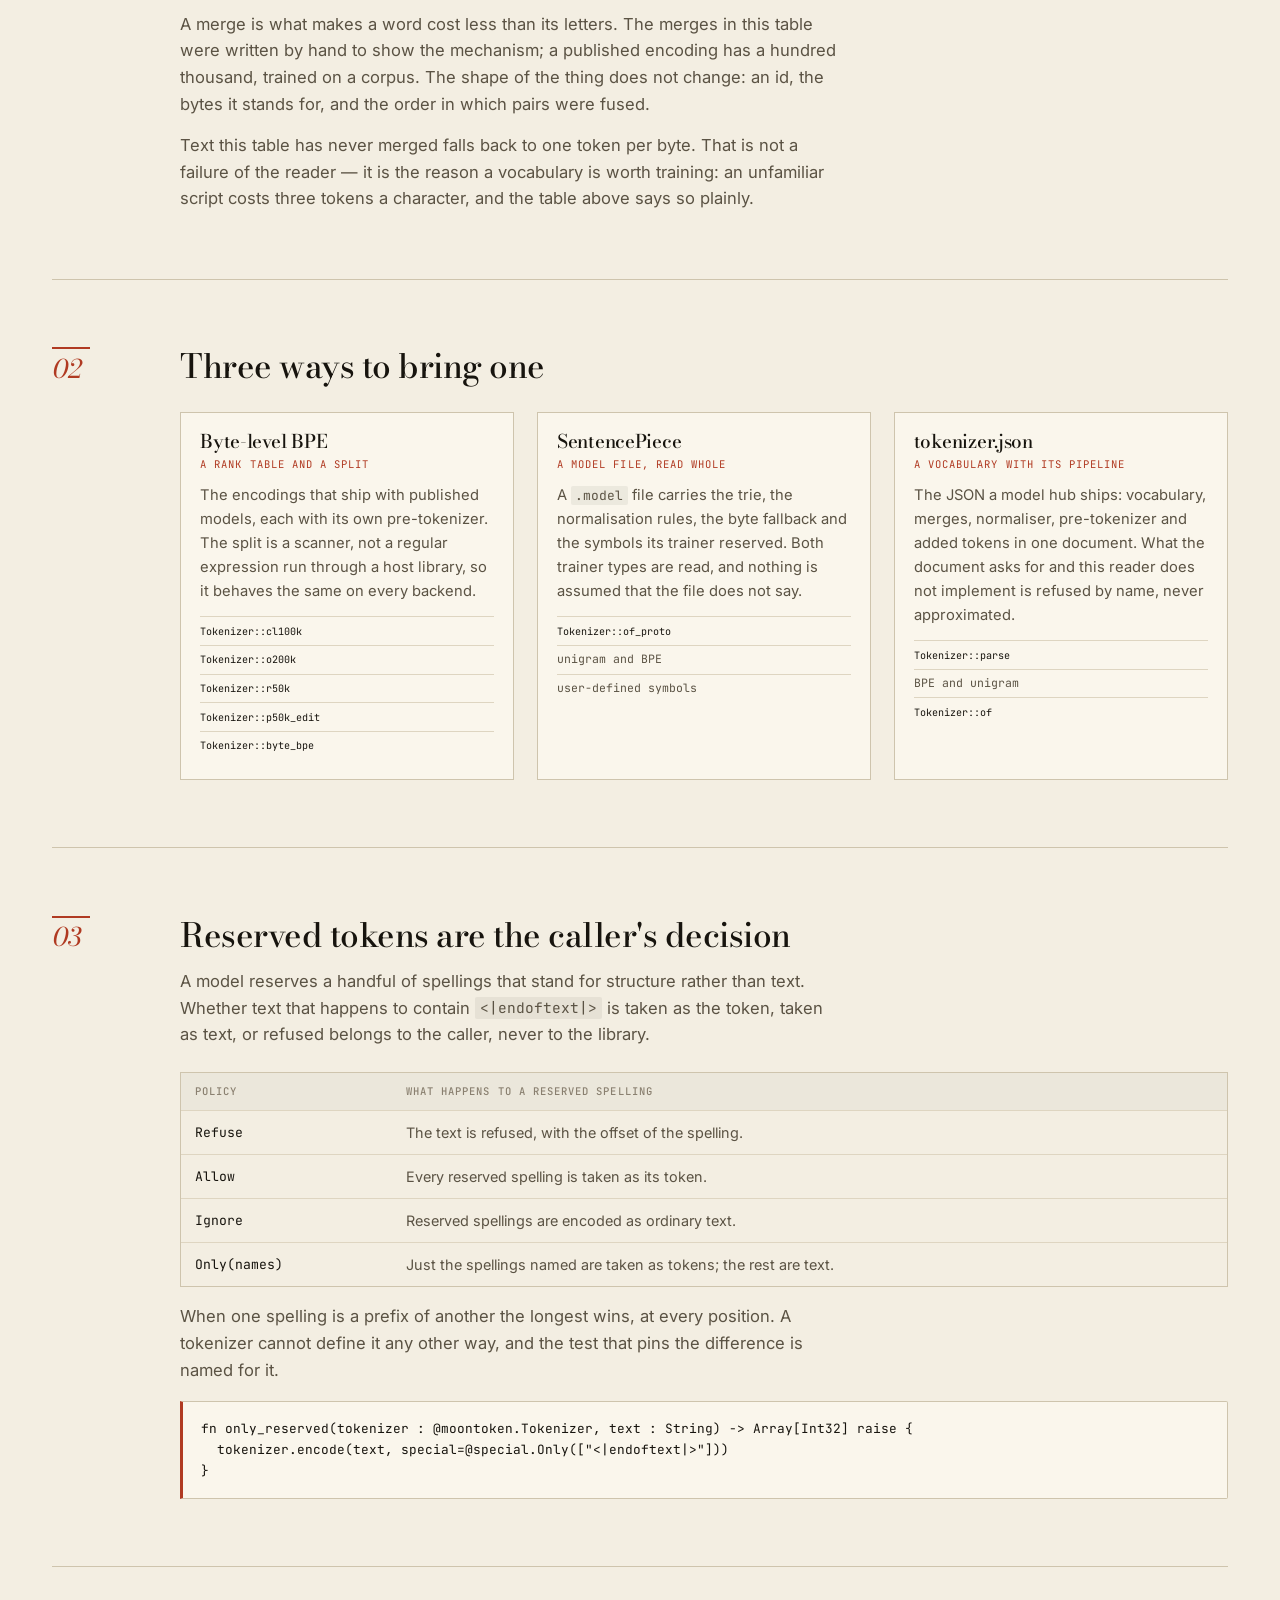
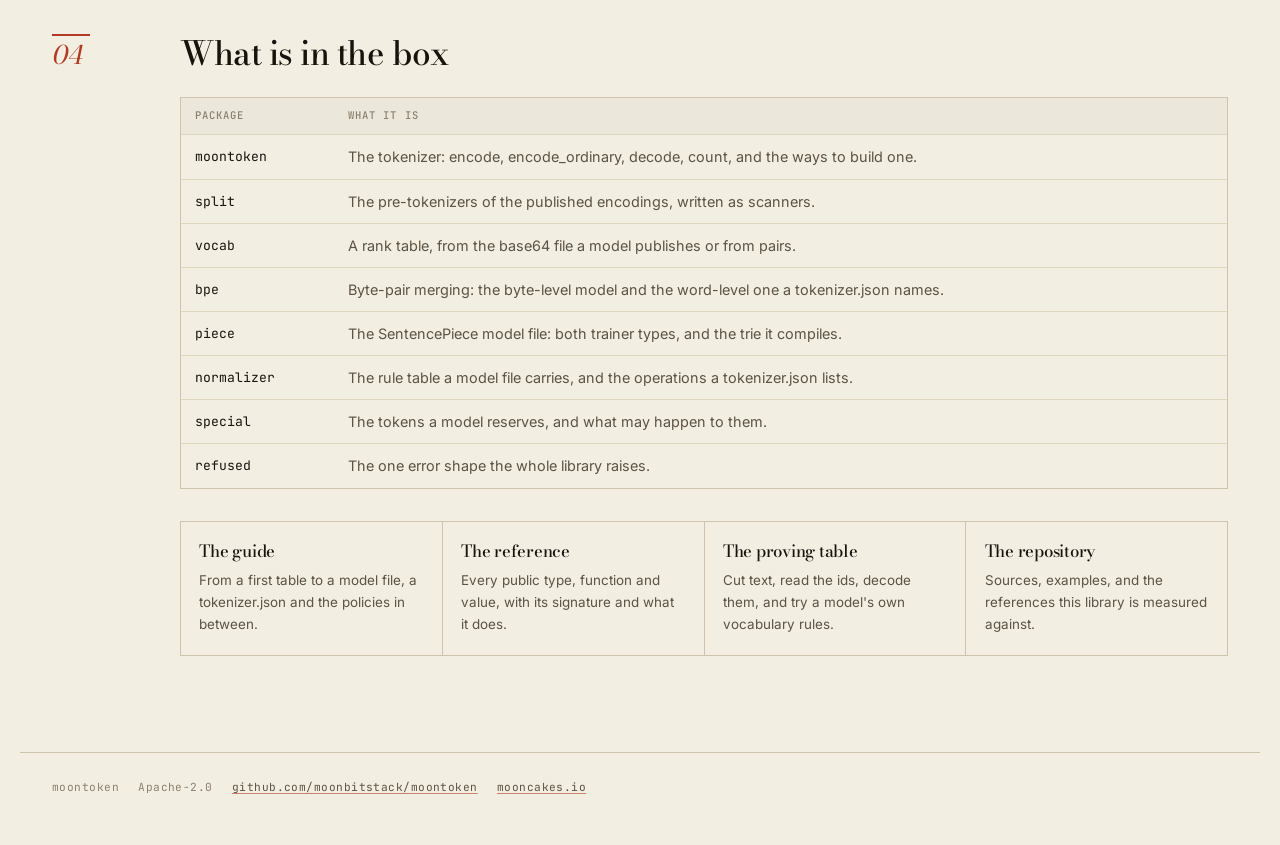
==== commit f3637dfa: "feat(moontoken): the day press is set in type, and a space is a quad. The light theme was a tidy doc" ====
--- a/docs/index.html
+++ b/docs/index.html
@@ -52,7 +52,8 @@
       </div>
       <h1>Text into <em>tokens</em>,<br>and back.</h1>
       <p class="lede">A tokenizer is three things: a way to cut text into the words a model was trained on, a vocabulary that says what each of those words costs, and a rule for the tokens a model reserves. This library implements all three for the two families in use today, and takes the vocabulary as an argument.</p>
-      <div class="run">
+      <div class="docket">
+        <span class="docket-tag">Order</span>
         <div class="install"><span>$</span>moon add moonbitstack/moontoken</div>
         <a class="button" href="guide.html">Read the guide</a>
         <a class="button quiet" href="play.html">The proving table</a>
@@ -88,7 +89,7 @@
       <div class="figures">
         <div><span>vocabulary formats</span><b>3</b></div>
         <div><span>published encodings</span><b>4</b></div>
-        <div><span>merges above</span><b id="merges">—</b></div>
+        <div><span>merges above</span><b id="merges-count">—</b></div>
         <div><span>files opened by the library</span><b>0</b></div>
       </div>
     </div>
@@ -101,7 +102,7 @@
       <p>Where a table comes from is the format's business, not the tokenizer's: a <code>GGUF</code> file, a download from a model hub, a string in a repository. This library parses the formats and takes the bytes; fetching them is the caller's. The table below is the one the stick above runs on — <b id="case-count">—</b> entries, every byte value included, because a table with a gap is not total over text.</p>
       <div class="case-bar">
         <span>the alphabet</span>
-        <span>every one of the 256 byte values, as the table holds them</span>
+        <span>all 256 byte values, in the order the table holds them: sixteen to a row</span>
         <span>click a compartment to read its bytes</span>
       </div>
       <div class="type-case bytes" id="case" aria-label="The 256 byte entries of the specimen table"></div>
--- a/docs/assets/site.css
+++ b/docs/assets/site.css
@@ -15,6 +15,10 @@
   -webkit-text-size-adjust: 100%;
   scroll-behavior: smooth;
   font-variant-ligatures: no-contextual;
+  /* The variable cuts of the display face instance their optical size per
+     frame; in Chromium that paints a second, lighter copy of every glyph a
+     pixel off. The static cut is the honest one. */
+  font-optical-sizing: none;
 }
 
 body,
@@ -58,6 +62,8 @@
   --ink-3: #8a8070;
   --rule: #cec4ad;
   --rule-soft: #ded5c1;
+  --rule-strong: #b6a888;
+  --paper-hi: #fffdf5;
   --spot: #b03a22;
   --on-spot: #f8f3e7;
   --spot-wash: #f0dbd2;
@@ -95,6 +101,8 @@
   --ink-3: #66767e;
   --rule: #273135;
   --rule-soft: #1c2326;
+  --rule-strong: #35434a;
+  --paper-hi: #171d20;
   --spot: #ff5c2b;
   --on-spot: #0a0b0c;
   --spot-wash: #2a1710;
@@ -384,13 +392,14 @@
 .section > .num {
   grid-column: 1;
   align-self: start;
-  font-family: var(--mono);
-  font-size: 0.72rem;
-  letter-spacing: 0.12em;
+  font-family: var(--display);
+  font-style: italic;
+  font-size: 1.6rem;
+  line-height: 0.9;
   color: var(--spot);
-  padding-top: 0.55rem;
+  padding-top: 0.45rem;
   border-top: 2px solid var(--spot);
-  max-width: 2.2rem;
+  max-width: 2.4rem;
 }
 
 .section > .body {
@@ -451,17 +460,19 @@
   display: grid;
   grid-template-columns: var(--gutter) minmax(0, 1fr);
   gap: 0 2.5rem;
-  padding: 3.2rem 0 0;
+  padding: 3.4rem 0 0;
 }
 
 .hero > .num {
-  font-family: var(--mono);
-  font-size: 0.72rem;
-  letter-spacing: 0.12em;
+  align-self: start;
+  font-family: var(--display);
+  font-style: italic;
+  font-size: 1.9rem;
+  line-height: 0.9;
   color: var(--spot);
-  padding-top: 0.9rem;
+  padding-top: 0.55rem;
   border-top: 2px solid var(--spot);
-  max-width: 2.2rem;
+  max-width: 2.6rem;
 }
 
 .hero .body {
@@ -471,8 +482,8 @@
 .hero .kicker {
   display: flex;
   flex-wrap: wrap;
-  align-items: center;
-  gap: 0.6rem 1rem;
+  align-items: baseline;
+  gap: 0.4rem 0.7rem;
   font-family: var(--mono);
   font-size: 0.73rem;
   letter-spacing: 0.12em;
@@ -485,13 +496,19 @@
   font-weight: 500;
 }
 
+.hero .kicker span::before {
+  content: "·";
+  margin-right: 0.62rem;
+  color: var(--ink-3);
+}
+
 .hero h1 {
   margin: 1.1rem 0 0;
   font-family: var(--display);
   font-weight: var(--display-weight);
-  font-size: clamp(2.6rem, 6.4vw, 5rem);
-  line-height: 0.98;
-  letter-spacing: -0.03em;
+  font-size: clamp(2.9rem, 7vw, 5.6rem);
+  line-height: 0.94;
+  letter-spacing: -0.038em;
   text-transform: var(--display-transform);
   text-wrap: balance;
 }
@@ -512,37 +529,61 @@
   color: var(--ink);
   background: linear-gradient(
     to top,
-    color-mix(in srgb, var(--spot) 26%, transparent) 0 34%,
-    transparent 34%
+    color-mix(in srgb, var(--spot) 42%, transparent) 0 14%,
+    transparent 14%
   );
+  background-repeat: no-repeat;
 }
 
 .hero .lede {
-  margin-top: 1.4rem;
-  max-width: 60ch;
-  font-size: 1.06rem;
-  color: var(--ink-2);
-}
-
-.hero .run {
+  margin-top: 1.5rem;
+  max-width: 56ch;
+  font-size: 1.1rem;
+  line-height: 1.62;
+  color: var(--ink-2);
+}
+
+/* the order a job travels with: a docket, not a row of buttons */
+.docket {
+  position: relative;
   display: flex;
   flex-wrap: wrap;
   align-items: center;
-  gap: 0.9rem 1.1rem;
-  margin-top: 1.9rem;
+  gap: 0.8rem 1.1rem;
+  margin-top: 2.2rem;
+  padding: 1.2rem 1.1rem 1.05rem;
+  border: 1px solid var(--rule);
+  border-top: 2px solid var(--ink);
+  background: color-mix(in srgb, var(--ink) 2%, transparent);
+}
+
+.docket-tag {
+  position: absolute;
+  top: -0.62rem;
+  left: 0.9rem;
+  padding: 0 0.42rem;
+  background: var(--bg);
+  font-family: var(--mono);
+  font-size: 0.56rem;
+  letter-spacing: 0.2em;
+  text-transform: uppercase;
+  color: var(--spot);
+}
+
+.docket .button:first-of-type {
+  margin-left: auto;
 }
 
 .install {
   display: inline-flex;
   align-items: center;
   gap: 0.6rem;
-  padding: 0.55rem 0.85rem;
+  padding: 0.5rem 0.8rem;
   font-family: var(--mono);
   font-size: 0.82rem;
   background: var(--panel);
-  border: 1px solid var(--rule);
+  border: 1px solid var(--rule-soft);
   border-radius: 2px;
-  box-shadow: var(--shadow);
 }
 
 .install span {
@@ -554,8 +595,8 @@
   display: inline-flex;
   align-items: center;
   gap: 0.5rem;
-  padding: 0.62rem 1.05rem;
-  padding-top: 0.7rem;
+  padding: 0.6rem 1rem;
+  padding-top: 0.68rem;
   font-family: var(--mono);
   font-size: 0.78rem;
   letter-spacing: 0.08em;
@@ -628,8 +669,8 @@
 .bench-in textarea {
   display: block;
   width: 100%;
-  min-height: 3.2em;
-  padding: 0.7rem 0.85rem;
+  min-height: 2.6em;
+  padding: 0.6rem 0.85rem;
   font-family: var(--mono);
   font-size: 1rem;
   line-height: 1.55;
@@ -655,14 +696,22 @@
   color: var(--ink-3);
 }
 
-/* the composing stick: slugs with their ids under them */
+/* the composing stick: type resting in a tray, numbered underneath */
 .stick {
   display: flex;
   flex-wrap: wrap;
-  gap: 0.5rem 0.55rem;
-  padding: 1.1rem 1rem 0.6rem;
-  min-height: 5.4rem;
-  align-content: flex-start;
+  align-content: flex-end;
+  gap: 0.6rem 0.55rem;
+  min-height: 6.6rem;
+  padding: 1.2rem 1.2rem 1.5rem 1.5rem;
+  background: linear-gradient(
+    180deg,
+    color-mix(in srgb, var(--ink) 2%, transparent),
+    color-mix(in srgb, var(--ink) 5%, transparent)
+  );
+  box-shadow:
+    inset 11px 0 0 -1px var(--rule-strong),
+    inset 0 -11px 0 -1px var(--rule-strong);
 }
 
 .slug {
@@ -678,45 +727,73 @@
   font-family: var(--mono);
 }
 
+/* a piece of type: paper on the face, the token in its own ink, a coloured shoulder */
 .slug .face {
   display: flex;
   align-items: center;
   justify-content: center;
-  min-height: 2.35rem;
-  padding: 0.5rem 0.45rem;
-  font-size: 0.86rem;
+  min-height: 2.45rem;
+  padding: 0.46rem 0.52rem;
+  font-size: 0.95rem;
   line-height: 1;
   white-space: pre;
-  color: var(--slug-on);
+  color: var(--slug);
+  background: linear-gradient(180deg, #fffef9 0%, #f5efdf 100%);
+  border-radius: 1px 1px 0 0;
+  box-shadow:
+    inset 0 0 0 1px color-mix(in srgb, var(--slug) 40%, transparent),
+    0 1px 1px rgb(23 20 14 / 8%);
+  transition:
+    transform 90ms ease-out,
+    box-shadow 90ms ease-out;
+}
+
+/* a space inside a token: the blank slug set between words */
+.quad {
+  display: inline-block;
+  width: 0.66em;
+  height: 0.42em;
+  margin: 0 0.08em;
+  border: 1px solid currentColor;
+  border-radius: 1px;
+  opacity: 0.34;
+  vertical-align: 0.02em;
+}
+
+.slug .face .hex {
+  font-size: 0.72rem;
+  letter-spacing: 0.02em;
+}
+
+/* the foot of the piece: the ink band that carries its number */
+.slug .id {
+  padding: 0.16rem 0 0.2rem;
+  font-size: 0.56rem;
+  letter-spacing: 0.06em;
+  text-align: center;
+  font-variant-numeric: tabular-nums;
+  color: color-mix(in srgb, #fffdf5 88%, var(--slug));
   background: var(--slug);
-  border-radius: 1px;
-  transition: transform 90ms ease-out;
-}
-
-.slug .face .blank {
-  color: inherit;
-  opacity: 0.75;
-}
-
-.slug .id {
-  margin-top: 0.26rem;
-  font-size: 0.6rem;
-  letter-spacing: 0.02em;
-  color: var(--ink-3);
-  text-align: center;
+  border-radius: 0 0 1px 1px;
 }
 
 .slug:hover .face {
   transform: translateY(-2px);
+  box-shadow:
+    inset 0 0 0 1px color-mix(in srgb, var(--slug) 52%, transparent),
+    inset 0 -3px 0 color-mix(in srgb, var(--slug) 34%, transparent),
+    0 4px 10px -4px rgb(23 20 14 / 34%);
 }
 
 .slug[aria-pressed="true"] .face {
-  outline: 2px solid var(--spot);
-  outline-offset: 1px;
+  box-shadow:
+    inset 0 0 0 2px var(--spot),
+    inset 0 -3px 0 color-mix(in srgb, var(--slug) 26%, transparent);
 }
 
 .slug[aria-pressed="true"] .id {
-  color: var(--spot);
+  background: var(--spot);
+  color: var(--on-spot);
 }
 
 .k-raw {
@@ -757,6 +834,12 @@
 
 .k-m7 {
   --slug: var(--k7);
+}
+
+[data-theme="night"] .hero > .num,
+[data-theme="night"] .section > .num {
+  font-style: normal;
+  font-size: 1.35rem;
 }
 
 [data-theme="night"] .type-case {
@@ -764,12 +847,32 @@
   border-color: var(--rule);
 }
 
+/* at night the same pieces are frames on a light table, not ink on paper */
+[data-theme="night"] .stick {
+  background: color-mix(in srgb, var(--ink) 3%, transparent);
+}
+
 [data-theme="night"] .slug .face {
   color: var(--slug);
-  background: color-mix(in srgb, var(--slug) 9%, transparent);
+  background: color-mix(in srgb, var(--slug) 12%, #0c0f11);
   box-shadow:
-    inset 0 0 0 1px color-mix(in srgb, var(--slug) 46%, transparent),
-    0 0 18px -10px var(--slug);
+    inset 0 0 0 1px color-mix(in srgb, var(--slug) 52%, transparent),
+    0 0 24px -13px var(--slug);
+}
+
+[data-theme="night"] .slug .id {
+  background: color-mix(in srgb, var(--slug) 26%, #0c0f11);
+  color: var(--slug);
+}
+
+[data-theme="night"] .quad {
+  opacity: 0.55;
+}
+
+[data-theme="night"] .slug:hover .face {
+  box-shadow:
+    inset 0 0 0 1px var(--slug),
+    0 0 22px -8px var(--slug);
 }
 
 [data-theme="night"] .k-ctrl .face,
@@ -878,7 +981,7 @@
 .figures b {
   font-family: var(--display);
   font-weight: var(--display-weight);
-  font-size: 2rem;
+  font-size: 2.7rem;
   line-height: 1;
   letter-spacing: -0.02em;
 }
@@ -922,20 +1025,49 @@
 
 .type-case {
   display: grid;
-  grid-template-columns: repeat(auto-fill, minmax(2.4rem, 1fr));
   gap: 1px;
   padding: 1px;
   background: var(--rule-soft);
   border: 1px solid var(--rule);
 }
 
+/* the whole map, sixteen rows of sixteen: a code page, not a window on one */
 .type-case.bytes {
-  max-height: 13rem;
-  overflow: auto;
-}
-
+  grid-template-columns: 2rem repeat(16, minmax(0, 1fr));
+}
+
+/* the merges are pieces, not a table: no empty compartments at the end */
 .type-case.merges {
-  grid-template-columns: repeat(auto-fill, minmax(4.6rem, 1fr));
+  grid-template-columns: repeat(auto-fill, minmax(4.8rem, 1fr));
+  gap: 3px;
+  padding: 0;
+  background: transparent;
+  border: 0;
+}
+
+.head,
+.rowlab {
+  display: flex;
+  align-items: center;
+  justify-content: center;
+  background: var(--panel);
+  color: var(--ink-3);
+  font-family: var(--mono);
+  font-size: 0.56rem;
+  letter-spacing: 0.06em;
+}
+
+.head {
+  position: sticky;
+  top: 0;
+  z-index: 2;
+  height: 1.35rem;
+}
+
+.rowlab {
+  position: sticky;
+  left: 0;
+  z-index: 1;
 }
 
 .cell {
@@ -943,11 +1075,11 @@
   display: flex;
   align-items: center;
   justify-content: center;
-  aspect-ratio: 1;
+  min-height: 1.9rem;
   min-width: 0;
-  padding: 0.15rem;
-  font-family: var(--mono);
-  font-size: 0.64rem;
+  padding: 0.12rem;
+  font-family: var(--mono);
+  font-size: 0.62rem;
   line-height: 1;
   color: var(--slug, var(--ink));
   background: var(--panel);
@@ -960,17 +1092,18 @@
 }
 
 .type-case.merges .cell {
-  aspect-ratio: auto;
-  min-height: 2.7rem;
-  font-size: 0.76rem;
-  background: color-mix(in srgb, var(--slug) 10%, var(--panel));
+  min-height: 2.8rem;
+  font-size: 0.78rem;
+  color: var(--slug);
+  background: color-mix(in srgb, var(--slug) 13%, var(--panel));
+  box-shadow: inset 0 0 0 1px color-mix(in srgb, var(--slug) 30%, transparent);
 }
 
 .cell:hover,
 .cell:focus-visible {
   outline: 1px solid var(--spot);
   outline-offset: -1px;
-  z-index: 1;
+  z-index: 3;
   background: color-mix(in srgb, var(--spot) 14%, var(--panel));
 }
 
@@ -980,7 +1113,7 @@
 }
 
 .cell .hex {
-  font-size: 0.58rem;
+  font-size: 0.56rem;
   opacity: 0.9;
 }
 
@@ -1855,6 +1988,30 @@
     grid-template-columns: minmax(0, 1fr);
   }
 
+  .docket {
+    flex-direction: column;
+    align-items: stretch;
+    gap: 0.6rem;
+  }
+
+  .docket .button,
+  .docket .install {
+    justify-content: center;
+  }
+
+  .docket .button:first-of-type {
+    margin-left: 0;
+  }
+
+  .type-case.bytes {
+    grid-template-columns: 1.7rem repeat(16, minmax(0, 1fr));
+  }
+
+  .type-case.bytes .cell {
+    min-height: 1.7rem;
+    font-size: 0.54rem;
+  }
+
   .guide,
   .api {
     grid-template-columns: minmax(0, 1fr);
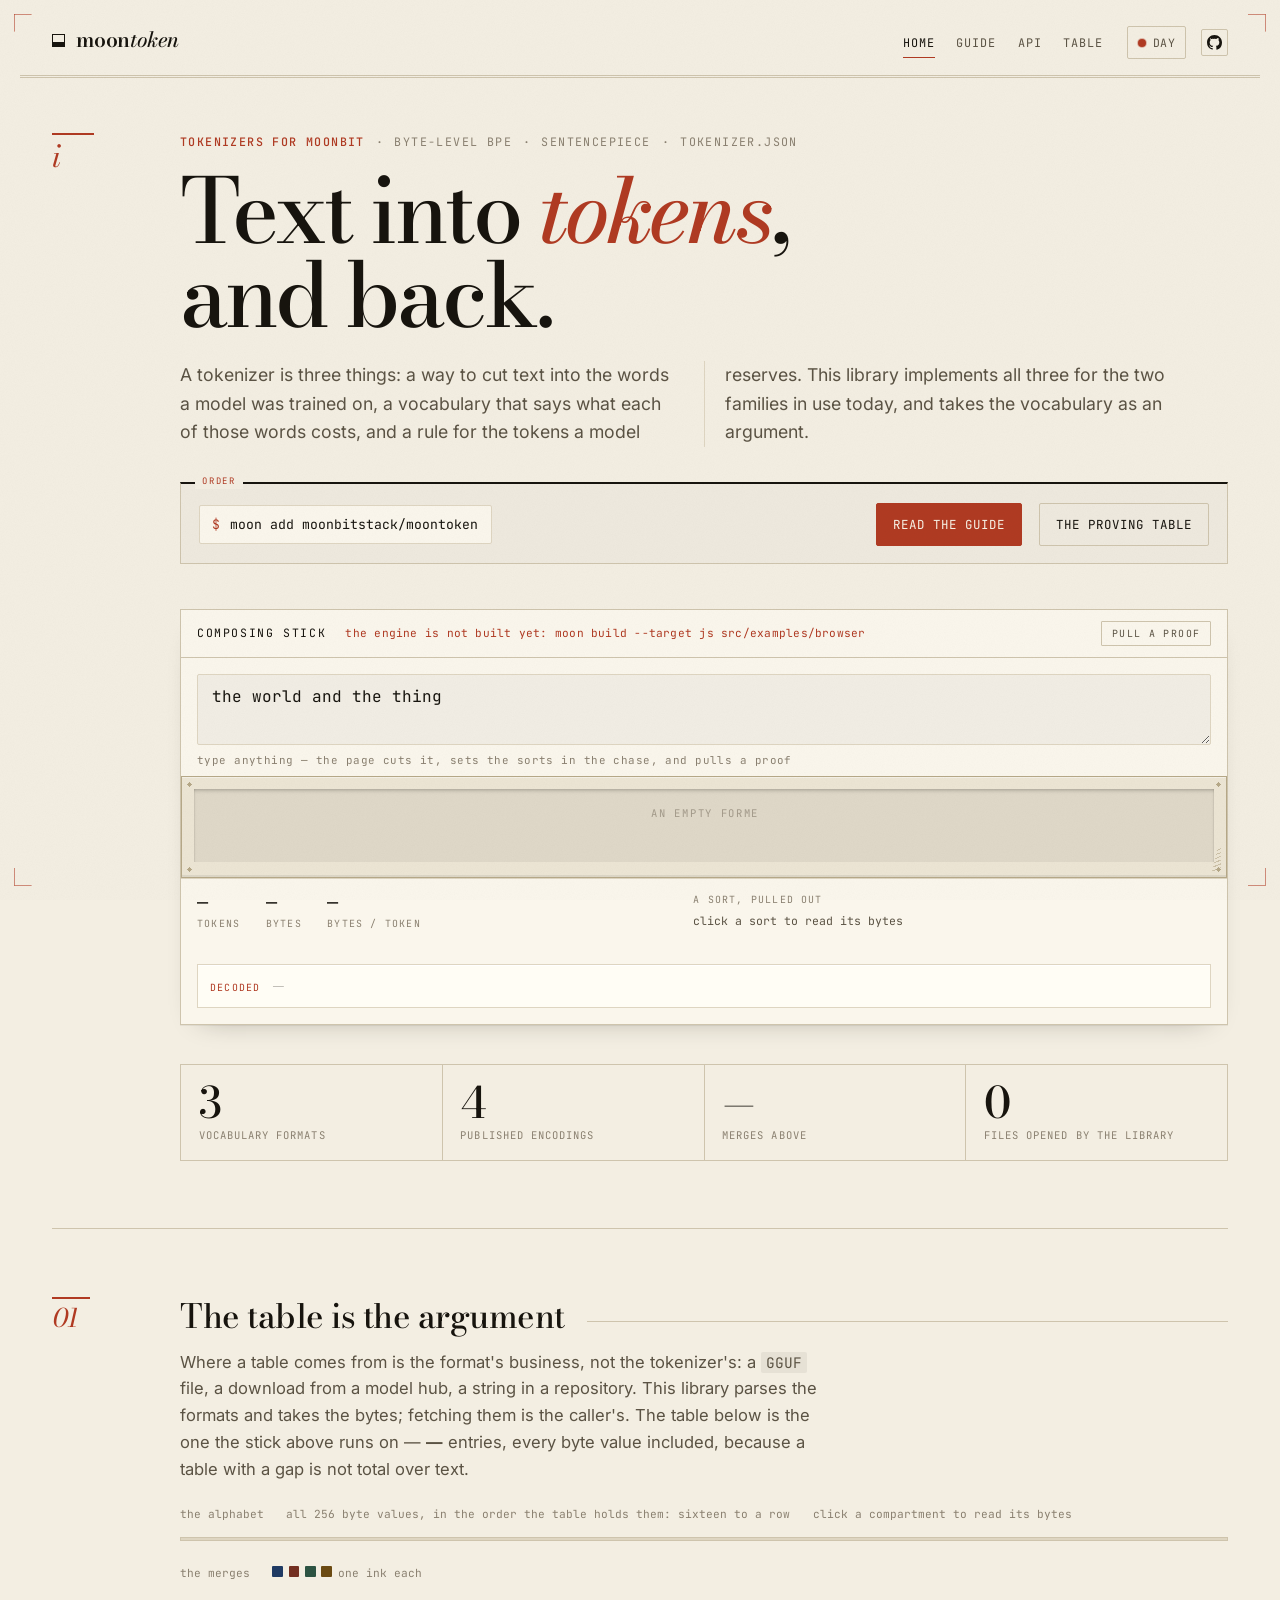
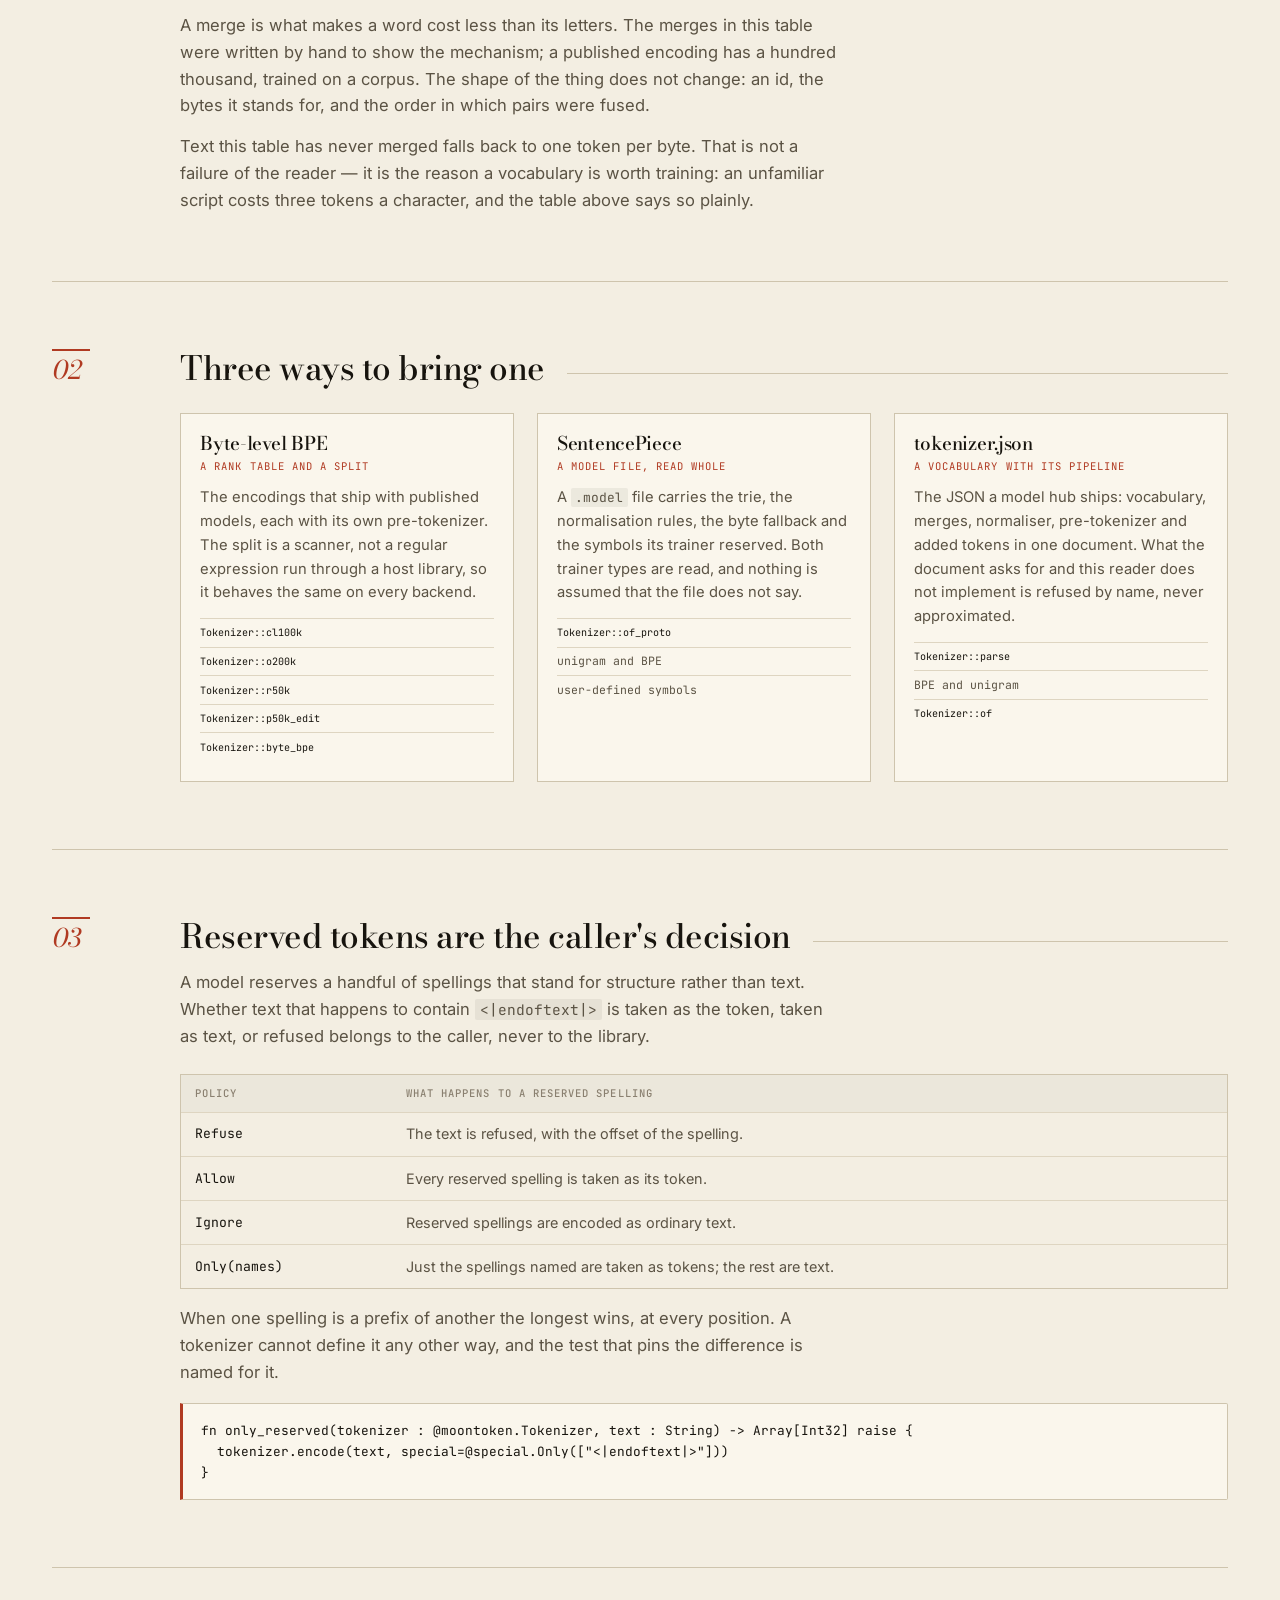
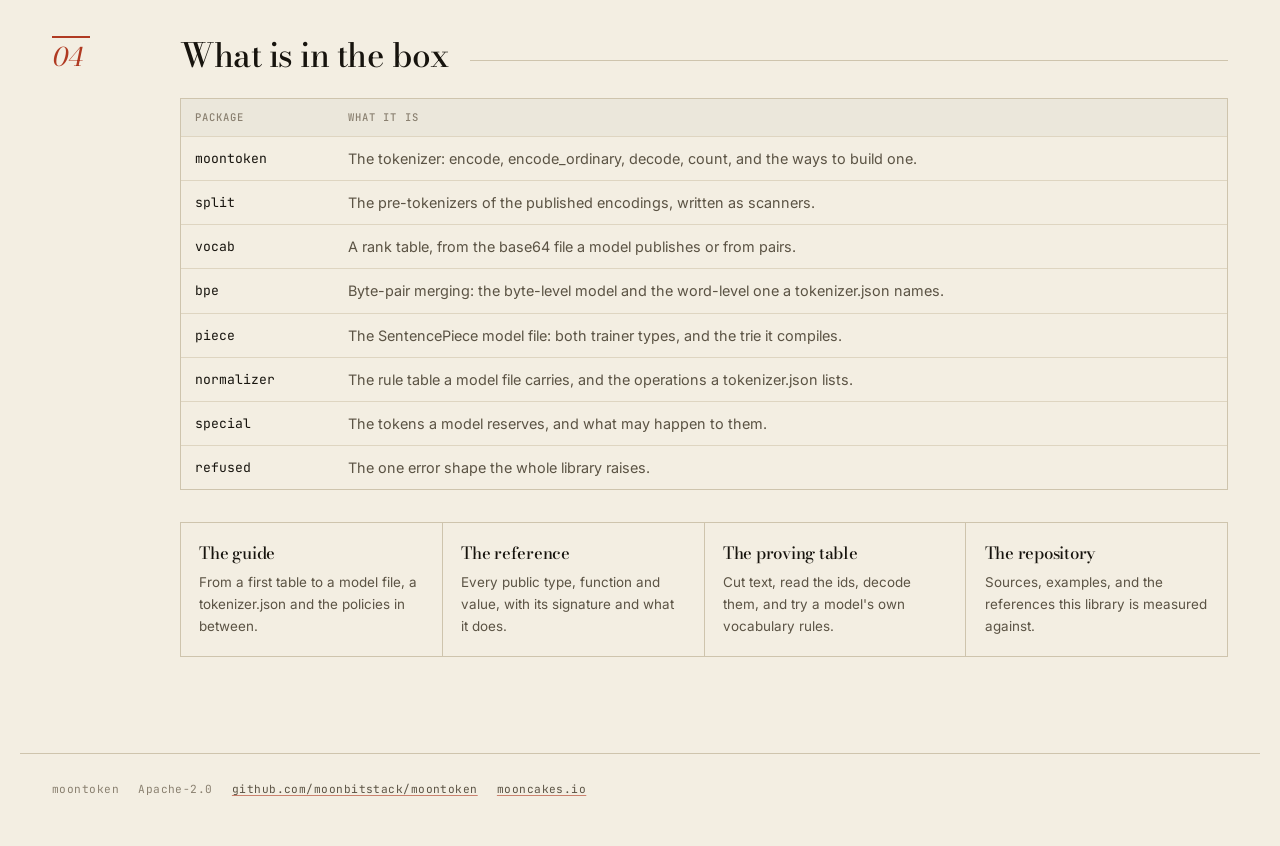
==== commit 07a14bce: "docs(moontoken): the line is locked in a chase, and a proof is pulled. The composing stick was a tra" ====
--- a/docs/index.html
+++ b/docs/index.html
@@ -59,16 +59,20 @@
         <a class="button quiet" href="play.html">The proving table</a>
       </div>
 
-      <div class="bench">
+      <div class="bench" id="bench">
         <div class="bench-head">
           <span class="label">Composing stick</span>
           <span class="note" data-engine-note>loading the engine…</span>
+          <button class="pull" id="pull" type="button">Pull a proof</button>
         </div>
         <label class="bench-in">
           <textarea id="manuscript" rows="2" spellcheck="false" aria-label="Text to encode">the world and the thing</textarea>
-          <span class="hint">type anything — the page cuts it, sets it in slugs, and pulls a proof back</span>
+          <span class="hint">type anything — the page cuts it, sets the sorts in the chase, and pulls a proof</span>
         </label>
-        <div class="stick" id="stick" aria-live="polite"></div>
+        <div class="chase">
+          <div class="stick" id="stick" aria-live="polite"></div>
+          <span class="quoin" aria-hidden="true"></span>
+        </div>
         <div class="bench-foot">
           <dl class="readout">
             <div><dt>tokens</dt><dd id="count">—</dd></div>
@@ -76,9 +80,10 @@
             <div><dt>bytes / token</dt><dd id="ratio">—</dd></div>
           </dl>
           <div class="peel" id="peel">
-            <span class="who">every id, from the table</span>
-            <span class="what">—</span>
+            <span class="who">a sort, pulled out</span>
+            <span class="what">click a sort to read its bytes</span>
           </div>
+          <div class="ids" id="ids" role="group" aria-label="The ids of the line, in order"></div>
           <div class="proof">
             <span class="tag">decoded</span>
             <span id="decoded">—</span>
--- a/docs/assets/site.css
+++ b/docs/assets/site.css
@@ -408,13 +408,23 @@
 }
 
 .section h2 {
+  display: flex;
+  align-items: baseline;
+  gap: 1.4rem;
   font-family: var(--display);
   font-weight: var(--display-weight);
   font-size: clamp(1.6rem, 2.6vw, 2.3rem);
   line-height: 1.16;
   letter-spacing: var(--display-tracking);
   text-transform: var(--display-transform);
-  max-width: 34ch;
+}
+
+.section h2::after {
+  content: "";
+  flex: 1 1 3rem;
+  height: 1px;
+  background: var(--rule);
+  transform: translateY(-0.18em);
 }
 
 .section h2 + p {
@@ -541,6 +551,15 @@
   font-size: 1.1rem;
   line-height: 1.62;
   color: var(--ink-2);
+}
+
+@media (width >= 1080px) {
+  .hero .lede {
+    max-width: none;
+    columns: 2;
+    column-gap: 2.6rem;
+    column-rule: 1px solid var(--rule-soft);
+  }
 }
 
 /* the order a job travels with: a docket, not a row of buttons */
@@ -661,6 +680,38 @@
   color: var(--spot);
 }
 
+/* the bar a proof is pulled with: a small control, set like the label it
+   stands beside */
+.pull {
+  margin-left: auto;
+  appearance: none;
+  padding: 0.3rem 0.6rem 0.34rem;
+  font-family: var(--mono);
+  font-size: 0.62rem;
+  letter-spacing: 0.14em;
+  text-transform: uppercase;
+  color: var(--ink-2);
+  background: transparent;
+  border: 1px solid var(--rule);
+  border-radius: 1px;
+  cursor: pointer;
+  transition:
+    color 120ms ease-out,
+    background 120ms ease-out,
+    border-color 120ms ease-out,
+    transform 90ms ease-out;
+}
+
+.pull:hover {
+  color: var(--on-spot);
+  background: var(--spot);
+  border-color: var(--spot);
+}
+
+.pull:active {
+  transform: translateY(1px);
+}
+
 .bench-in {
   display: block;
   padding: 1rem 1rem 0.4rem;
@@ -696,56 +747,129 @@
   color: var(--ink-3);
 }
 
-/* the composing stick: type resting in a tray, numbered underneath */
+/* the chase: the frame a page of type is locked into before the press. A metal
+   rail, four registration studs, and the quoin driven into the corner to hold
+   the sorts. */
+.chase {
+  position: relative;
+  padding: 0.72rem 0.78rem 0.9rem;
+  background-color: var(--bg-2);
+  background-image:
+    radial-gradient(circle, var(--rule-strong) 0 2px, transparent 2.1px),
+    radial-gradient(circle, var(--rule-strong) 0 2px, transparent 2.1px),
+    radial-gradient(circle, var(--rule-strong) 0 2px, transparent 2.1px),
+    radial-gradient(circle, var(--rule-strong) 0 2px, transparent 2.1px);
+  background-size: 7px 7px;
+  background-repeat: no-repeat;
+  background-position:
+    4px 4px,
+    calc(100% - 4px) 4px,
+    4px calc(100% - 4px),
+    calc(100% - 4px) calc(100% - 4px);
+  border: 1px solid var(--rule-strong);
+  box-shadow:
+    inset 0 1px 0 color-mix(in srgb, #fff 42%, transparent),
+    inset 0 -2px 0 color-mix(in srgb, var(--ink) 7%, transparent);
+}
+
+/* the quoin: the wedge that is tapped in until the page cannot move */
+.quoin {
+  position: absolute;
+  right: 0.32rem;
+  bottom: 0.36rem;
+  width: 0.55rem;
+  height: 1.45rem;
+  background: repeating-linear-gradient(
+    158deg,
+    var(--rule-strong) 0 1px,
+    transparent 1px 3.5px
+  );
+  clip-path: polygon(62% 0, 100% 0, 100% 100%, 0 100%);
+  opacity: 0.6;
+  transform-origin: 100% 100%;
+}
+
+/* the bed: the composed line rests on it, and the seams between sorts show */
 .stick {
+  position: relative;
   display: flex;
   flex-wrap: wrap;
-  align-content: flex-end;
-  gap: 0.6rem 0.55rem;
-  min-height: 6.6rem;
-  padding: 1.2rem 1.2rem 1.5rem 1.5rem;
-  background: linear-gradient(
-    180deg,
-    color-mix(in srgb, var(--ink) 2%, transparent),
-    color-mix(in srgb, var(--ink) 5%, transparent)
-  );
+  align-content: flex-start;
+  gap: 7px 3px;
+  min-height: 4.6rem;
+  padding: 1rem 0.85rem 1.05rem 1rem;
+  background: color-mix(in srgb, var(--ink) 6%, var(--bg-2));
   box-shadow:
-    inset 11px 0 0 -1px var(--rule-strong),
-    inset 0 -11px 0 -1px var(--rule-strong);
+    inset 0 3px 5px -3px color-mix(in srgb, var(--ink) 45%, transparent),
+    inset 1px 0 0 color-mix(in srgb, var(--ink) 5%, transparent),
+    inset -1px 0 0 color-mix(in srgb, var(--ink) 5%, transparent);
+}
+
+/* an empty bed says so rather than showing a void */
+.stick:empty::before {
+  content: "an empty forme";
+  margin: auto;
+  font-family: var(--mono);
+  font-size: 0.66rem;
+  letter-spacing: 0.16em;
+  text-transform: uppercase;
+  color: var(--ink-3);
+  opacity: 0.7;
 }
 
 .slug {
   --slug: var(--k-raw);
+  --lift: 0px;
+  --i: 0;
+  position: relative;
   display: inline-flex;
   flex-direction: column;
-  align-items: stretch;
-  min-width: 1.9rem;
+  min-width: 1.85rem;
+  padding: 2px 3px 3px 2px;
   border: 0;
   background: none;
-  padding: 0;
   cursor: pointer;
   font-family: var(--mono);
-}
-
-/* a piece of type: paper on the face, the token in its own ink, a coloured shoulder */
+  transform: translateY(var(--lift));
+  transition:
+    transform 120ms cubic-bezier(0.2, 0.7, 0.3, 1);
+}
+
+/* the body of the sort: a lip of metal on the right and under the foot, tinted
+   by the ink it is set in, so the piece reads as a block rather than a label */
+.slug::before {
+  content: "";
+  position: absolute;
+  inset: 0;
+  border-radius: 2px;
+  background: color-mix(in srgb, var(--slug) 26%, var(--bg-2));
+  box-shadow: 0 1px 1px color-mix(in srgb, var(--ink) 30%, transparent);
+  transition:
+    box-shadow 120ms ease-out;
+}
+
+/* a piece of type: the face stands proud of the body, paper on the face, the
+   token in its own ink */
 .slug .face {
+  position: relative;
   display: flex;
   align-items: center;
   justify-content: center;
-  min-height: 2.45rem;
-  padding: 0.46rem 0.52rem;
-  font-size: 0.95rem;
+  min-height: 2.3rem;
+  padding: 0.42rem 0.48rem;
+  font-size: 0.92rem;
   line-height: 1;
   white-space: pre;
   color: var(--slug);
-  background: linear-gradient(180deg, #fffef9 0%, #f5efdf 100%);
-  border-radius: 1px 1px 0 0;
+  background: linear-gradient(180deg, #fffef9 0%, #f4eedd 100%);
+  border-radius: 1px;
   box-shadow:
-    inset 0 0 0 1px color-mix(in srgb, var(--slug) 40%, transparent),
-    0 1px 1px rgb(23 20 14 / 8%);
+    inset 0 0 0 1px color-mix(in srgb, var(--slug) 45%, transparent),
+    inset 0 1px 0 #fff,
+    inset 0 1px 2px -1px color-mix(in srgb, var(--ink) 40%, transparent),
+    0 1px 0 color-mix(in srgb, var(--ink) 22%, transparent);
   transition:
-    transform 90ms ease-out,
-    box-shadow 90ms ease-out;
+    box-shadow 120ms ease-out;
 }
 
 /* a space inside a token: the blank slug set between words */
@@ -767,33 +891,116 @@
 
 /* the foot of the piece: the ink band that carries its number */
 .slug .id {
-  padding: 0.16rem 0 0.2rem;
-  font-size: 0.56rem;
+  position: relative;
+  padding: 0.14rem 0 0.18rem;
+  font-size: 0.54rem;
   letter-spacing: 0.06em;
   text-align: center;
   font-variant-numeric: tabular-nums;
   color: color-mix(in srgb, #fffdf5 88%, var(--slug));
   background: var(--slug);
   border-radius: 0 0 1px 1px;
-}
-
-.slug:hover .face {
-  transform: translateY(-2px);
-  box-shadow:
-    inset 0 0 0 1px color-mix(in srgb, var(--slug) 52%, transparent),
-    inset 0 -3px 0 color-mix(in srgb, var(--slug) 34%, transparent),
-    0 4px 10px -4px rgb(23 20 14 / 34%);
+  border-top: 1px solid color-mix(in srgb, #fff 24%, transparent);
+  box-shadow: inset 0 -1px 0 color-mix(in srgb, #000 20%, transparent);
+}
+
+/* the rest of the last line, filled out to the measure the way a compositor
+   fills it: furniture, not a blank */
+.furniture {
+  flex: 1 1 4rem;
+  min-width: 2rem;
+  align-self: stretch;
+  background:
+    repeating-linear-gradient(
+      -45deg,
+      color-mix(in srgb, var(--rule-strong) 34%, transparent) 0 1px,
+      transparent 1px 7px
+    );
+  border: 1px solid color-mix(in srgb, var(--rule-strong) 42%, transparent);
+  border-radius: 1px;
+  opacity: 0.75;
+}
+
+/* the piece comes up out of the forme under the pointer, and goes back down
+   when it is pressed */
+.slug:hover {
+  --lift: -2px;
+}
+
+.slug:hover::before {
+  box-shadow: 0 5px 10px -4px color-mix(in srgb, var(--ink) 42%, transparent);
+}
+
+.slug:active {
+  --lift: 1px;
+}
+
+.slug[aria-pressed="true"] {
+  --lift: -3px;
 }
 
 .slug[aria-pressed="true"] .face {
   box-shadow:
     inset 0 0 0 2px var(--spot),
-    inset 0 -3px 0 color-mix(in srgb, var(--slug) 26%, transparent);
+    inset 0 1px 0 #fff;
 }
 
 .slug[aria-pressed="true"] .id {
   background: var(--spot);
   color: var(--on-spot);
+}
+
+/* the same sort, pointed at from elsewhere on the page */
+.slug.hot .face {
+  box-shadow:
+    inset 0 0 0 1px var(--spot),
+    inset 0 1px 0 #fff;
+}
+
+.slug.hot .id {
+  background: var(--spot);
+  color: var(--on-spot);
+}
+
+/* setting the line: each sort arrives from above and settles into the bed */
+@keyframes set {
+  from {
+    opacity: 0;
+    transform: translateY(-18px) rotate(-2deg) scale(0.96);
+  }
+
+  45% {
+    opacity: 1;
+  }
+
+  to {
+    opacity: 1;
+    transform: translateY(0) rotate(0deg) scale(1);
+  }
+}
+
+.stick.setting .slug {
+  animation: set 380ms cubic-bezier(0.35, 0, 0.4, 1) backwards;
+  animation-delay: calc(var(--i, 0) * 22ms);
+}
+
+/* the furniture goes in behind the last sort, once the line is set */
+@keyframes lock {
+  from {
+    opacity: 0;
+    transform: scaleX(0.94);
+  }
+
+  to {
+    opacity: 0.75;
+    transform: scaleX(1);
+  }
+}
+
+.stick.setting .furniture {
+  transform-origin: left center;
+  animation: lock 300ms ease-out backwards;
+  animation-delay: calc(var(--i, 0) * 22ms);
 }
 
 .k-raw {
@@ -848,8 +1055,24 @@
 }
 
 /* at night the same pieces are frames on a light table, not ink on paper */
+[data-theme="night"] .chase {
+  background-color: var(--panel);
+  border-color: var(--rule);
+  box-shadow:
+    inset 0 1px 0 color-mix(in srgb, #fff 6%, transparent),
+    inset 0 -2px 0 #000;
+}
+
 [data-theme="night"] .stick {
   background: color-mix(in srgb, var(--ink) 3%, transparent);
+  box-shadow:
+    inset 0 0 0 1px var(--rule-soft),
+    inset 0 3px 8px -4px #000;
+}
+
+[data-theme="night"] .slug::before {
+  background: color-mix(in srgb, var(--slug) 14%, #090b0d);
+  box-shadow: 0 1px 2px #000;
 }
 
 [data-theme="night"] .slug .face {
@@ -863,13 +1086,15 @@
 [data-theme="night"] .slug .id {
   background: color-mix(in srgb, var(--slug) 26%, #0c0f11);
   color: var(--slug);
+  box-shadow: inset 0 1px 0 color-mix(in srgb, var(--slug) 22%, transparent);
 }
 
 [data-theme="night"] .quad {
   opacity: 0.55;
 }
 
-[data-theme="night"] .slug:hover .face {
+[data-theme="night"] .slug:hover .face,
+[data-theme="night"] .slug.hot .face {
   box-shadow:
     inset 0 0 0 1px var(--slug),
     0 0 22px -8px var(--slug);
@@ -938,17 +1163,83 @@
   overflow-wrap: anywhere;
 }
 
+/* the ids of the line, in order: one tag per sort, lit when its sort is
+   pointed at, above or below */
+.ids {
+  grid-column: 1 / -1;
+  display: flex;
+  flex-wrap: wrap;
+  gap: 2px 3px;
+  font-family: var(--mono);
+  font-size: 0.7rem;
+  line-height: 1.5;
+}
+
+.ids span {
+  padding: 0.02em 0.3em;
+  color: var(--ink);
+  background: color-mix(in srgb, var(--slug, var(--ink)) 15%, transparent);
+  border-radius: 1px;
+  transition:
+    color 110ms ease-out,
+    background 110ms ease-out;
+}
+
+.ids span.hot {
+  color: var(--on-spot);
+  background: var(--spot);
+}
+
+.id-strip span.hot {
+  color: var(--on-spot);
+  background: var(--spot);
+}
+
 .proof {
   grid-column: 1 / -1;
   display: flex;
   gap: 0.7rem;
   align-items: baseline;
-  padding-top: 0.7rem;
-  border-top: 1px dashed var(--rule);
-  font-family: var(--mono);
-  font-size: 0.78rem;
+  padding: 0.6rem 0.75rem;
+  border: 1px solid var(--rule-soft);
+  background: var(--paper-hi);
+  font-family: var(--mono);
+  font-size: 0.72rem;
   color: var(--ink-2);
   overflow-wrap: anywhere;
+  box-shadow: inset 0 1px 0 #fff;
+}
+
+/* the decoded line, printed: the impression sits a hair under the paper */
+.proof #decoded {
+  font-family: var(--serif);
+  font-size: 1.02rem;
+  line-height: 1.4;
+  color: color-mix(in srgb, var(--ink) 84%, transparent);
+  text-shadow: 0 1px 0 #fff;
+}
+
+/* the sheet comes across the page from the left, the way a proof is pulled */
+@keyframes pull {
+  from {
+    clip-path: inset(0 100% 0 0);
+  }
+
+  to {
+    clip-path: inset(0 0 0 0);
+  }
+}
+
+.bench.pulling .proof {
+  animation: pull 460ms cubic-bezier(0.3, 0.9, 0.3, 1) both;
+}
+
+[data-theme="night"] .proof {
+  box-shadow: inset 0 1px 0 color-mix(in srgb, #fff 5%, transparent);
+}
+
+[data-theme="night"] .proof #decoded {
+  text-shadow: 0 1px 0 #000;
 }
 
 .proof .tag {
@@ -1089,6 +1380,12 @@
   overflow: hidden;
   text-overflow: ellipsis;
   white-space: pre;
+  /* a compartment of the case, not a tile on it */
+  box-shadow: inset 0 3px 4px -3px color-mix(in srgb, var(--ink) 48%, transparent);
+  transition:
+    transform 110ms cubic-bezier(0.2, 0.7, 0.3, 1),
+    background 110ms ease-out,
+    box-shadow 110ms ease-out;
 }
 
 .type-case.merges .cell {
@@ -1096,15 +1393,20 @@
   font-size: 0.78rem;
   color: var(--slug);
   background: color-mix(in srgb, var(--slug) 13%, var(--panel));
-  box-shadow: inset 0 0 0 1px color-mix(in srgb, var(--slug) 30%, transparent);
-}
-
+  box-shadow:
+    inset 0 0 0 1px color-mix(in srgb, var(--slug) 30%, transparent),
+    inset 0 3px 4px -3px color-mix(in srgb, var(--ink) 40%, transparent);
+}
+
+/* a compartment lifts, and takes the ink of the entry under the pointer */
 .cell:hover,
 .cell:focus-visible {
   outline: 1px solid var(--spot);
   outline-offset: -1px;
   z-index: 3;
-  background: color-mix(in srgb, var(--spot) 14%, var(--panel));
+  background: color-mix(in srgb, var(--slug, var(--spot)) 22%, var(--panel));
+  transform: translateY(-1px);
+  box-shadow: 0 3px 7px -4px color-mix(in srgb, var(--ink) 55%, transparent);
 }
 
 .type-case + p,
@@ -1260,7 +1562,8 @@
 }
 
 pre.out {
-  margin-top: 0.6rem;
+  position: relative;
+  margin-top: 0.7rem;
   padding: 0.85rem 1.1rem;
   overflow-x: auto;
   background: color-mix(in srgb, var(--ink) 4%, transparent);
@@ -1276,6 +1579,22 @@
   font-weight: 500;
 }
 
+pre.out::before {
+  content: "output";
+  position: absolute;
+  top: 0;
+  right: 0;
+  padding: 0.1rem 0.5rem 0.15rem;
+  font-family: var(--mono);
+  font-size: 0.56rem;
+  letter-spacing: 0.18em;
+  text-transform: uppercase;
+  color: var(--spot);
+  background: var(--bg);
+  border-left: 1px dashed var(--rule);
+  border-bottom: 1px dashed var(--rule);
+}
+
 .caption {
   margin-top: 0.5rem;
   font-family: var(--mono);
@@ -1360,6 +1679,26 @@
   line-height: 1.35;
 }
 
+.guide .toc {
+  counter-reset: step;
+}
+
+.guide .toc a {
+  counter-increment: step;
+}
+
+.guide .toc a::before {
+  content: counter(step, decimal-leading-zero);
+  display: inline-block;
+  width: 1.7rem;
+  color: var(--spot);
+  font-variant-numeric: tabular-nums;
+}
+
+.api .toc a::before {
+  content: none;
+}
+
 .toc .h {
   font-size: 0.62rem;
   letter-spacing: 0.14em;
@@ -1371,7 +1710,8 @@
 
 .toc a {
   display: block;
-  padding: 0.4rem 0 0.4rem 0.7rem;
+  padding: 0.42rem 0 0.42rem 0.7rem;
+  font-size: 0.73rem;
   color: var(--ink-2);
   text-decoration: none;
   border-left: 1px solid var(--rule);
@@ -1408,9 +1748,11 @@
 }
 
 .doc h2 {
-  margin: 3.2rem 0 0;
-  padding-top: 1.6rem;
-  border-top: 1px solid var(--rule);
+  display: grid;
+  grid-template-columns: 2.6rem auto minmax(0, 1fr);
+  align-items: baseline;
+  gap: 0 1rem;
+  margin: 3.8rem 0 0;
   font-family: var(--display);
   font-weight: var(--display-weight);
   font-size: clamp(1.5rem, 2.4vw, 2rem);
@@ -1419,13 +1761,24 @@
   text-transform: var(--display-transform);
 }
 
+.doc h2::after {
+  content: "";
+  height: 1px;
+  background: var(--rule);
+  transform: translateY(-0.2em);
+}
+
+.doc h2 .title {
+  min-width: 0;
+}
+
 .doc h2 .step {
-  display: block;
-  margin-bottom: 0.35rem;
-  font-family: var(--mono);
-  font-size: 0.68rem;
-  letter-spacing: 0.14em;
+  font-family: var(--mono);
+  font-size: 0.72rem;
+  font-weight: 400;
+  letter-spacing: 0.1em;
   color: var(--spot);
+  font-variant-numeric: tabular-nums;
 }
 
 .doc h3 {
@@ -1576,11 +1929,6 @@
   padding: 1rem 0 0;
 }
 
-.stick.flush {
-  padding-left: 0;
-  padding-right: 0;
-}
-
 .split {
   display: grid;
   grid-template-columns: minmax(0, 1fr) minmax(0, 1fr);
@@ -1647,18 +1995,50 @@
 }
 
 .long-list .row {
+  position: relative;
   display: grid;
   grid-template-columns: 4.2rem minmax(0, 1fr) 5rem;
   gap: 0.8rem;
-  padding: 0.34rem 0.8rem;
+  padding: 0.34rem 0.8rem 0.34rem 0.95rem;
   font-family: var(--mono);
   font-size: 0.72rem;
   border-bottom: 1px solid var(--rule-soft);
   align-items: baseline;
+  transition:
+    background 110ms ease-out,
+    box-shadow 110ms ease-out;
+}
+
+/* each line carries a hairline of its own ink, and the line under the pointer
+   is lifted into a printed band */
+.long-list .row::before {
+  content: "";
+  position: absolute;
+  inset: 0 auto 0 0;
+  width: 2px;
+  background: color-mix(in srgb, var(--slug, var(--ink)) 32%, transparent);
+  transition: width 110ms ease-out;
+}
+
+.long-list .row:hover,
+.long-list .row.hot {
+  background: color-mix(in srgb, var(--slug, var(--ink)) 9%, transparent);
+  box-shadow: inset 0 0 0 1px color-mix(in srgb, var(--slug, var(--ink)) 18%, transparent);
+}
+
+.long-list .row:hover::before,
+.long-list .row.hot::before {
+  width: 4px;
+  background: var(--slug, var(--ink));
 }
 
 .long-list .row:nth-child(2n) {
   background: color-mix(in srgb, var(--ink) 2.5%, transparent);
+}
+
+.long-list .row:nth-child(2n):hover,
+.long-list .row:nth-child(2n).hot {
+  background: color-mix(in srgb, var(--slug, var(--ink)) 9%, transparent);
 }
 
 .long-list .row .i {
@@ -1730,7 +2110,10 @@
 }
 
 .ref > section > h2 {
-  margin: 2.6rem 0 0;
+  display: flex;
+  align-items: baseline;
+  gap: 1.2rem;
+  margin: 2.8rem 0 0;
   padding-top: 1.4rem;
   border-top: 1px solid var(--rule);
   font-family: var(--display);
@@ -1741,6 +2124,14 @@
   overflow-wrap: anywhere;
 }
 
+.ref > section > h2::after {
+  content: "";
+  flex: 1 1 3rem;
+  height: 1px;
+  background: var(--rule);
+  transform: translateY(-0.2em);
+}
+
 .ref h2:first-of-type {
   margin-top: 0;
   border-top: 0;
@@ -1778,8 +2169,12 @@
 }
 
 .ref pre.sig {
-  margin: 0.5rem 0 0;
-  padding: 0.7rem 0.9rem;
+  display: inline-block;
+  max-width: 100%;
+  margin: 0.55rem 0 0;
+  padding: 0.55rem 0.8rem;
+  white-space: pre-wrap;
+  overflow-wrap: anywhere;
   overflow-x: auto;
   font-size: 0.76rem;
   line-height: 1.55;
@@ -1787,7 +2182,6 @@
   background: color-mix(in srgb, var(--ink) 4%, transparent);
   border: 1px solid var(--rule-soft);
   border-radius: 2px;
-  white-space: pre;
 }
 
 .ref p {
@@ -1974,8 +2368,18 @@
     grid-template-columns: minmax(0, 1fr);
   }
 
+  /* one column, so both the folio and the text take the first track */
+  .hero > .num,
+  .hero .body,
+  .section > .num,
+  .section > .body {
+    grid-column: 1;
+    max-width: none;
+  }
+
   .hero > .num,
   .section > .num {
+    width: 2.6rem;
     padding-top: 0;
     margin-bottom: 0.5rem;
   }
@@ -2012,6 +2416,13 @@
     font-size: 0.54rem;
   }
 
+  /* on a narrow sheet the shoulder rule only steals width from the title */
+  .section h2::after,
+  .doc h2::after,
+  .ref > section > h2::after {
+    display: none;
+  }
+
   .guide,
   .api {
     grid-template-columns: minmax(0, 1fr);
@@ -2020,6 +2431,22 @@
   .toc {
     position: static;
     margin-bottom: 1.6rem;
+  }
+
+  /* the reference's index is long: two columns, groups never split */
+  .api .toc {
+    columns: 2;
+    column-gap: 1.4rem;
+  }
+
+  .api .toc .group {
+    break-inside: avoid;
+    margin-bottom: 0.9rem;
+  }
+
+  .api .toc .group a {
+    padding: 0.26rem 0 0.26rem 0.55rem;
+    font-size: 0.7rem;
   }
 
   .toc a {
@@ -2029,26 +2456,7 @@
     margin-right: 0.9rem;
   }
 
-  .sub-head {
-  margin-top: 3rem;
-  font-family: var(--display);
-  font-weight: var(--display-weight);
-  font-size: clamp(1.5rem, 2.6vw, 2rem);
-  line-height: 1.15;
-  letter-spacing: var(--display-tracking);
-  text-transform: var(--display-transform);
-}
-
-.bench-in.flush {
-  padding: 1rem 0 0;
-}
-
-.stick.flush {
-  padding-left: 0;
-  padding-right: 0;
-}
-
-.split {
+  .split {
     grid-template-columns: minmax(0, 1fr);
   }
 
@@ -2074,8 +2482,19 @@
     scroll-behavior: auto;
   }
 
-  .slug .face {
+  .slug,
+  .slug::before,
+  .slug .face,
+  .cell,
+  .long-list .row,
+  .long-list .row::before,
+  .pull {
     transition: none;
+  }
+
+  .stick.setting .slug,
+  .bench.pulling .proof {
+    animation: none;
   }
 }
 
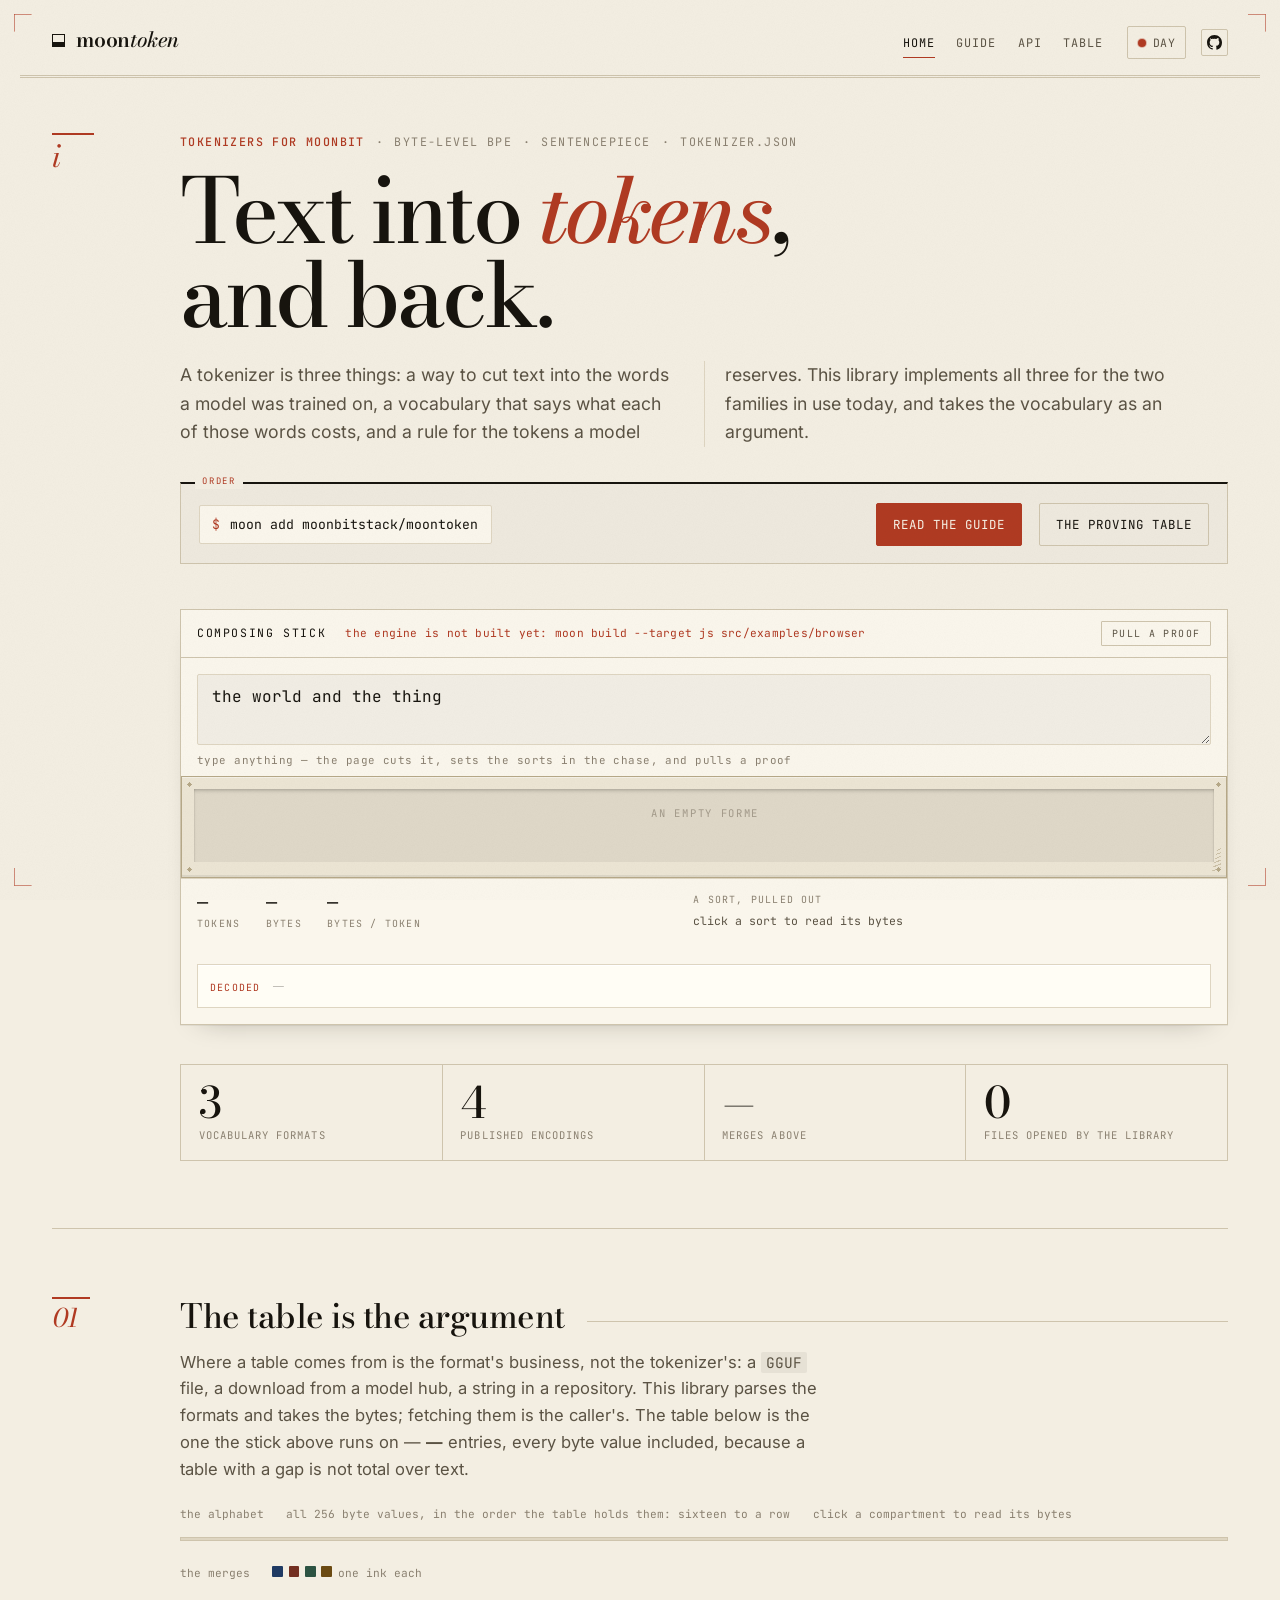
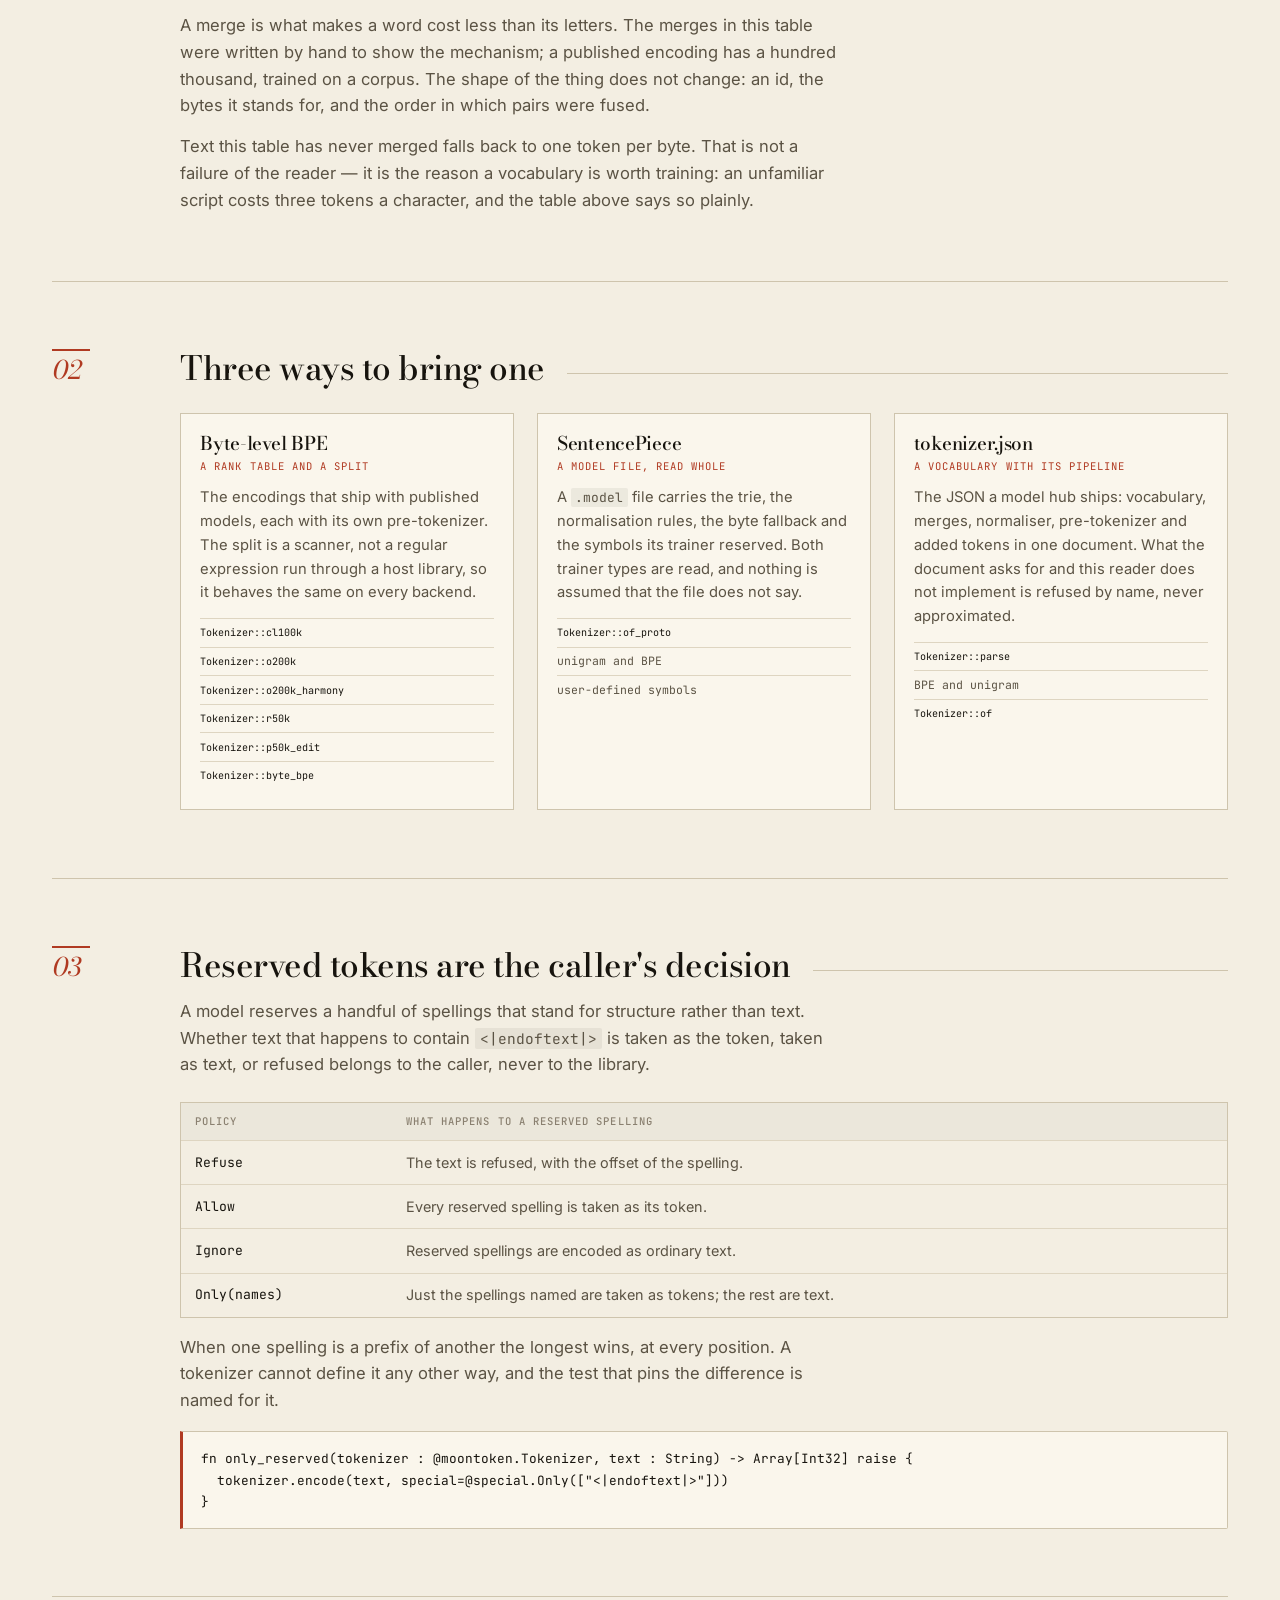
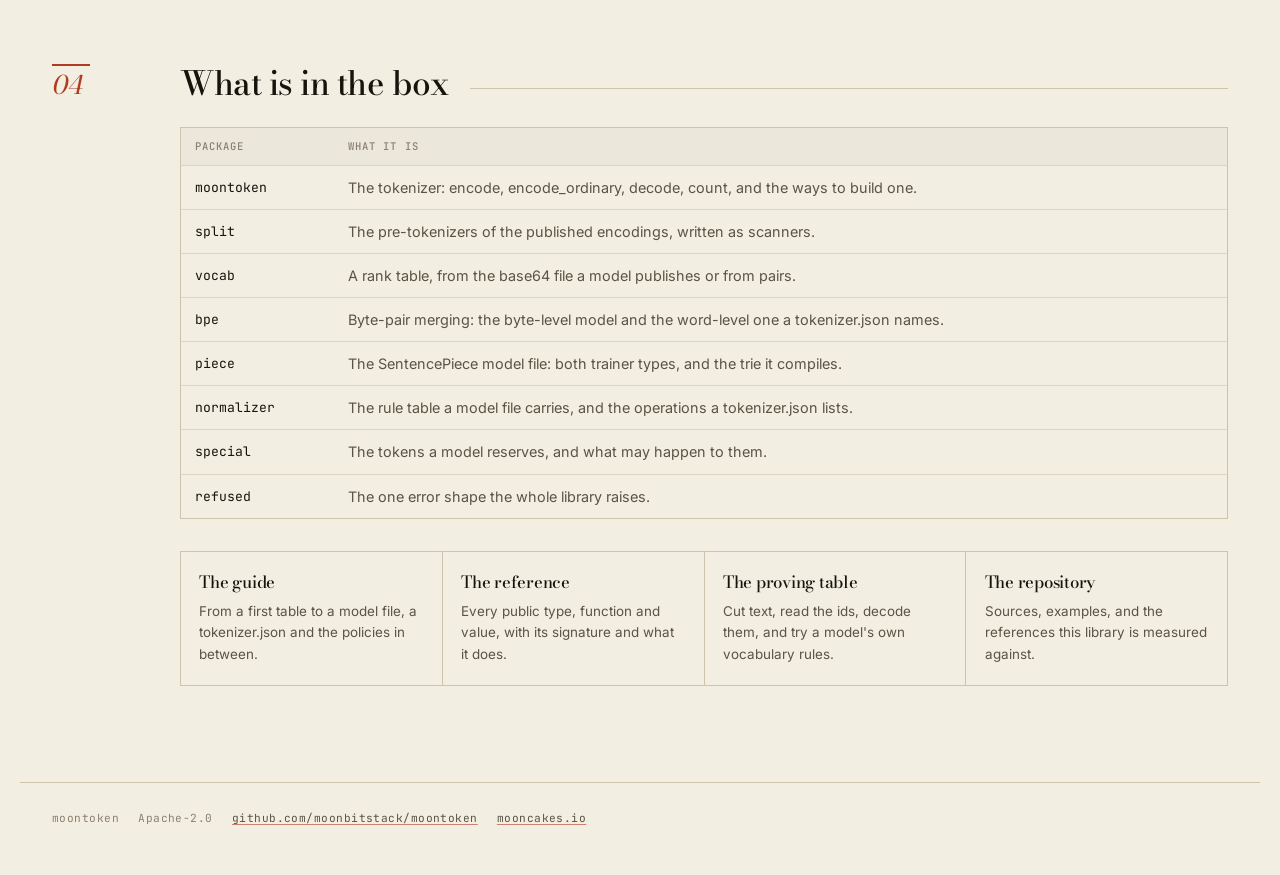
==== commit cb6a134f: "feat(moontoken): the harmony encoding takes its control words whole. `o200k_harmony` is `o200k_base`" ====
--- a/docs/index.html
+++ b/docs/index.html
@@ -136,6 +136,7 @@
           <ul>
             <li><code>Tokenizer::cl100k</code></li>
             <li><code>Tokenizer::o200k</code></li>
+            <li><code>Tokenizer::o200k_harmony</code></li>
             <li><code>Tokenizer::r50k</code></li>
             <li><code>Tokenizer::p50k_edit</code></li>
             <li><code>Tokenizer::byte_bpe</code></li>
